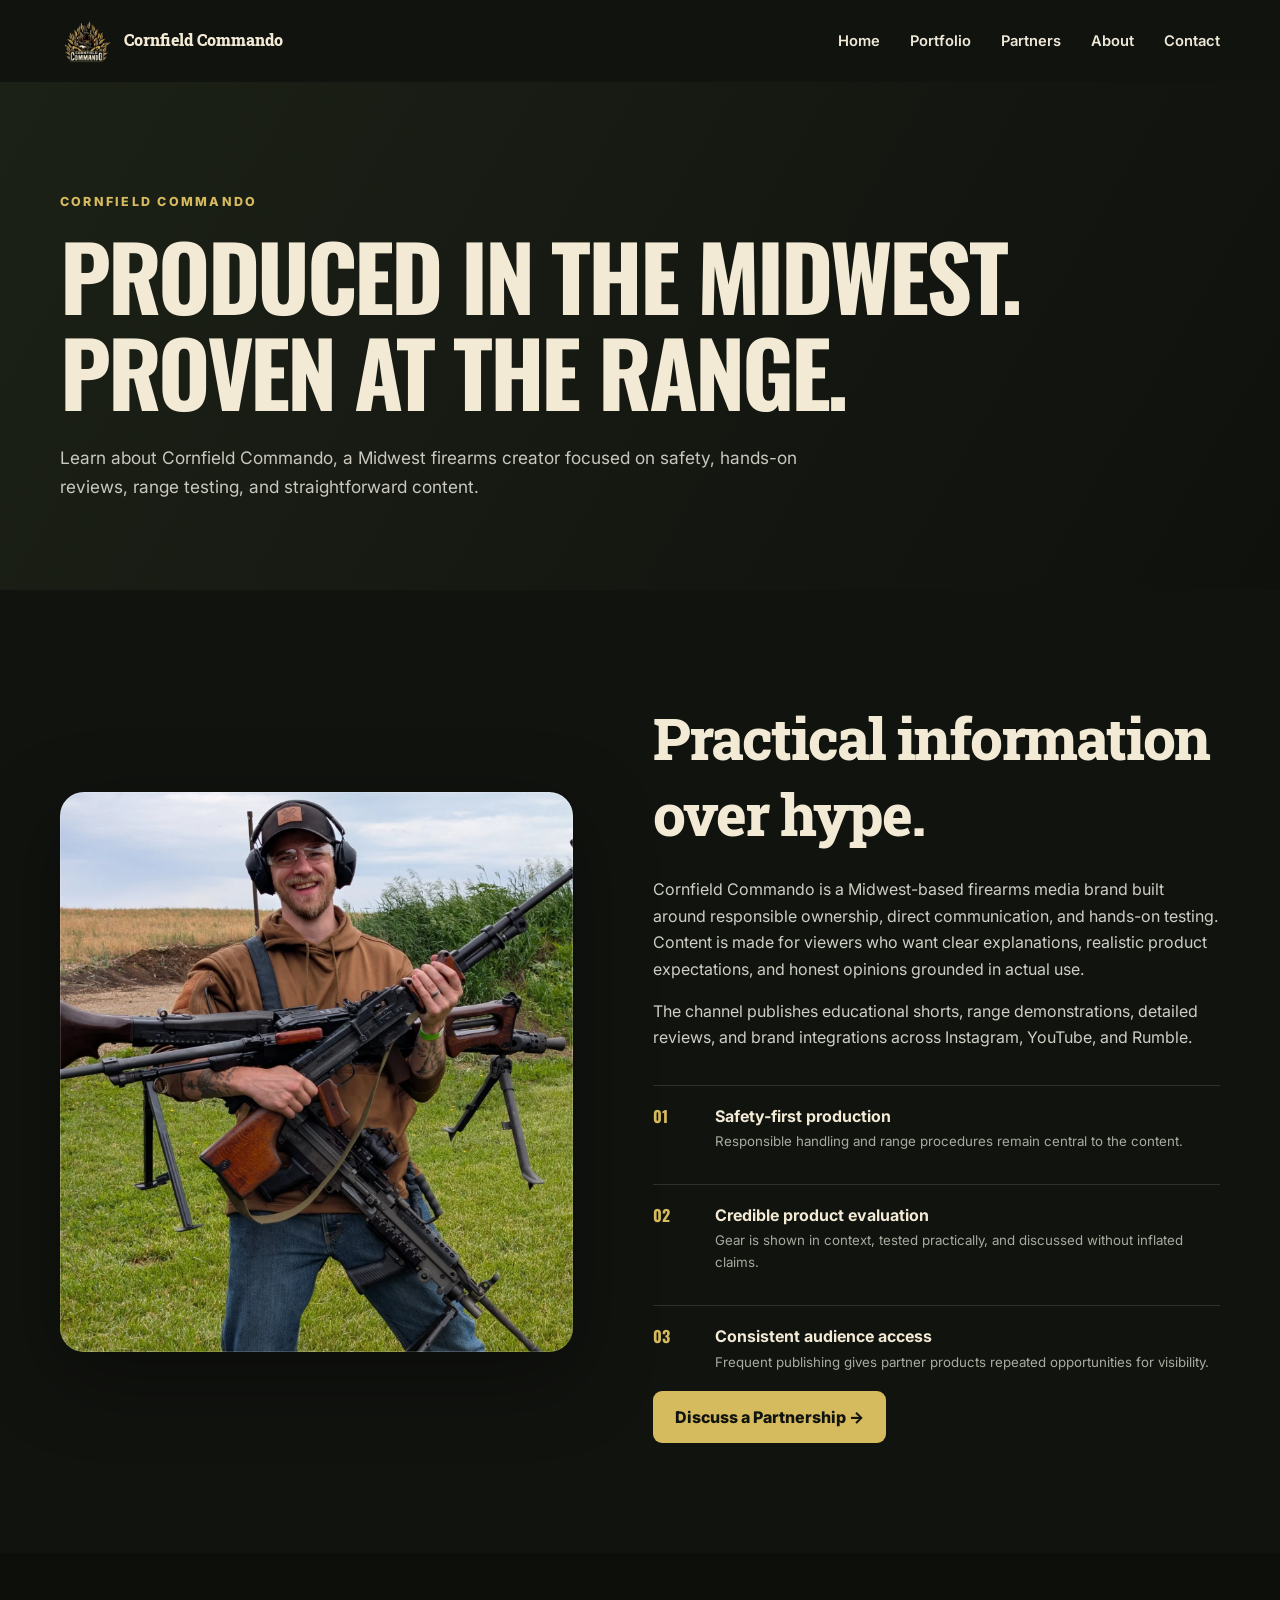
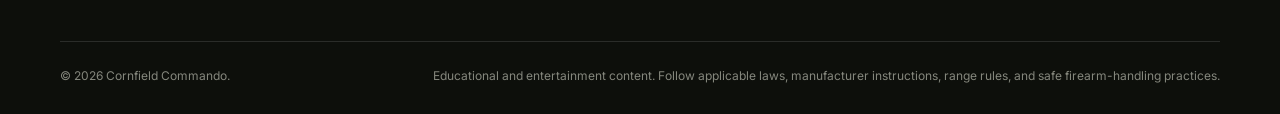
==== about.html @ caa0edb6 "Add files via upload" ====
<!DOCTYPE html><html lang="en"><head><meta charset="UTF-8"><meta name="viewport" content="width=device-width,initial-scale=1"><title>About Cornfield Commando | Firearms Creator & Reviewer</title><meta name="description" content="Learn about Cornfield Commando, a Midwest firearms creator focused on safety, hands-on reviews, range testing, and straightforward content."><link rel="canonical" href="https://cornfieldcommando.com/about.html"><link rel="icon" href="/assets/favicon-32.png"><link rel="preconnect" href="https://fonts.googleapis.com"><link rel="preconnect" href="https://fonts.gstatic.com" crossorigin><link href="https://fonts.googleapis.com/css2?family=Oswald:wght@500;600;700&family=Roboto+Slab:wght@600;700;800&family=Inter:wght@400;500;600;700;800&display=swap" rel="stylesheet"><link rel="stylesheet" href="/styles.css"></head><body><header class="site-header scrolled"><nav class="nav wrap"><a class="brand" href="/"><img src="/assets/logo.png" alt="Cornfield Commando logo"><span>Cornfield Commando</span></a><button class="menu-toggle" aria-expanded="false" aria-controls="nav-links"><span></span><span></span><span></span><span class="sr-only">Toggle navigation</span></button><div class="nav-links" id="nav-links"><a href="/">Home</a><a href="/portfolio.html">Portfolio</a><a href="/partners.html">Partners</a><a href="/about.html">About</a><a href="/contact.html">Contact</a></div></nav></header><main class="inner-page"><section class="inner-hero"><div class="wrap"><p class="eyebrow">Cornfield Commando</p><h1>Produced in the Midwest. Proven at the range.</h1><p>Learn about Cornfield Commando, a Midwest firearms creator focused on safety, hands-on reviews, range testing, and straightforward content.</p></div></section><section class="section"><div class="wrap split"><div class="image-frame"><img src="/assets/creator-portrait.webp" alt="Cornfield Commando at an outdoor shooting range"></div><div class="section-copy"><h2>Practical information over hype.</h2><p>Cornfield Commando is a Midwest-based firearms media brand built around responsible ownership, direct communication, and hands-on testing. Content is made for viewers who want clear explanations, realistic product expectations, and honest opinions grounded in actual use.</p><p>The channel publishes educational shorts, range demonstrations, detailed reviews, and brand integrations across Instagram, YouTube, and Rumble.</p><div class="feature-list"><div><span>01</span><div><strong>Safety-first production</strong><small>Responsible handling and range procedures remain central to the content.</small></div></div><div><span>02</span><div><strong>Credible product evaluation</strong><small>Gear is shown in context, tested practically, and discussed without inflated claims.</small></div></div><div><span>03</span><div><strong>Consistent audience access</strong><small>Frequent publishing gives partner products repeated opportunities for visibility.</small></div></div></div><a class="button button-primary" href="/contact.html">Discuss a Partnership →</a></div></div></section></main><footer><div class="wrap footer-bottom"><p>© <span id="year"></span> Cornfield Commando.</p><p class="disclaimer">Educational and entertainment content. Follow applicable laws, manufacturer instructions, range rules, and safe firearm-handling practices.</p></div></footer><script src="/script.js"></script></body></html>
---- styles.css ----
:root {
 --ink: #11130f;
 --ink-2: #191d15;
 --panel: #20251a;
 --olive: #5f6835;
 --olive-light: #7c8650;
 --corn: #d6ba5e;
 --cream: #f2ead5;
 --muted: #b8b7ab;
 --brown: #75563d;
 --line: rgba(255,255,255,.12);
 --shadow: 0 24px 80px rgba(0,0,0,.35);
}

* { box-sizing: border-box; }
html { scroll-behavior: smooth; }
body {
 margin: 0;
 background: var(--ink);
 color: var(--cream);
 font-family: Inter, Arial, sans-serif;
 line-height: 1.65;
 overflow-x: hidden;
}
img { display: block; max-width: 100%; }
a { color: inherit; }
.wrap { width: min(1160px, calc(100% - 40px)); margin: 0 auto; }
.sr-only { position: absolute; width: 1px; height: 1px; overflow: hidden; clip: rect(0,0,0,0); }

.site-header {
 position: fixed;
 z-index: 50;
 width: 100%;
 transition: background .25s ease, border-color .25s ease;
 border-bottom: 1px solid transparent;
}
.site-header.scrolled {
 background: rgba(17,19,15,.92);
 backdrop-filter: blur(14px);
 border-bottom-color: var(--line);
}
.nav {
 min-height: 82px;
 display: flex;
 align-items: center;
 justify-content: space-between;
}
.brand {
 display: flex;
 align-items: center;
 gap: 12px;
 text-decoration: none;
 font-family: "Roboto Slab", serif;
 font-weight: 800;
}
.brand img { width: 52px; height: 52px; object-fit: contain; }
.brand span { font-size: .98rem; }
.nav-links { display: flex; align-items: center; gap: 30px; }
.nav-links a {
 text-decoration: none;
 color: #eee8d9;
 font-weight: 600;
 font-size: .92rem;
}
.nav-links a:hover { color: var(--corn); }

.menu-toggle {
 display: none;
 width: 44px; height: 44px;
 border: 1px solid var(--line);
 border-radius: 10px;
 background: transparent;
}
.menu-toggle span:not(.sr-only) {
 display: block;
 height: 2px;
 width: 20px;
 margin: 4px auto;
 background: white;
}

.hero {
 min-height: 100vh;
 position: relative;
 display: grid;
 align-items: center;
 overflow: hidden;
}
.hero-bg {
 position: absolute;
 inset: 0;
 background-image: url("assets/truck-loadout.jpg");
 background-position: center;
 background-size: cover;
 transform: scale(1.02);
}
.hero-overlay {
 position: absolute;
 inset: 0;
 background:
  linear-gradient(90deg, rgba(12,14,10,.94) 0%, rgba(12,14,10,.78) 43%, rgba(12,14,10,.20) 78%),
  linear-gradient(0deg, rgba(17,19,15,.96) 0%, transparent 40%);
}
.hero-content {
 position: relative;
 z-index: 2;
 padding-top: 120px;
 display: grid;
 grid-template-columns: 1.2fr .8fr;
 align-items: center;
 gap: 60px;
}
.kicker, .eyebrow {
 margin: 0 0 14px;
 text-transform: uppercase;
 letter-spacing: .18em;
 color: var(--corn);
 font-size: .78rem;
 font-weight: 800;
}
h1, h2, h3 { margin-top: 0; line-height: 1.08; }
h1 {
 margin-bottom: 24px;
 font-family: Oswald, sans-serif;
 font-size: clamp(4rem, 8vw, 7.2rem);
 text-transform: uppercase;
 letter-spacing: -.035em;
}
h1 span { color: var(--corn); }
.hero-text { max-width: 640px; font-size: 1.13rem; color: #dedbcf; }
.hero-actions { display: flex; flex-wrap: wrap; gap: 12px; margin-top: 30px; }
.button {
 display: inline-flex;
 justify-content: center;
 align-items: center;
 min-height: 52px;
 padding: 0 22px;
 border-radius: 9px;
 text-decoration: none;
 font-weight: 800;
 transition: transform .2s ease, background .2s ease, color .2s ease;
}
.button:hover { transform: translateY(-2px); }
.button-primary { background: var(--corn); color: var(--ink); }
.button-primary:hover { background: #ecd37a; }
.button-secondary { border: 1px solid rgba(255,255,255,.28); background: rgba(255,255,255,.06); }
.button-light { background: var(--cream); color: var(--ink); text-align: center; }
.social-row { display: flex; gap: 24px; margin-top: 26px; }
.social-row a { color: #d4d2c8; font-size: .9rem; font-weight: 700; text-decoration: none; }
.social-row a:hover { color: var(--corn); }

.hero-badge {
 justify-self: end;
 width: min(420px, 35vw);
 padding: 18px;
 background: rgba(242,234,213,.08);
 border: 1px solid rgba(255,255,255,.14);
 border-radius: 30px;
 backdrop-filter: blur(12px);
 box-shadow: var(--shadow);
 transform: rotate(2deg);
}
.hero-badge img { border-radius: 18px; }
.scroll-cue {
 position: absolute;
 z-index: 3;
 left: 50%;
 bottom: 22px;
 transform: translateX(-50%);
 color: #d6d3c8;
 font-size: .68rem;
 letter-spacing: .18em;
 text-transform: uppercase;
 text-decoration: none;
}
.scroll-cue i {
 display: block;
 width: 1px; height: 34px;
 margin: 8px auto 0;
 background: linear-gradient(var(--corn), transparent);
}

.stats-strip { background: var(--cream); color: var(--ink); }
.stats-grid { display: grid; grid-template-columns: repeat(4,1fr); }
.stat { padding: 28px 24px; border-right: 1px solid rgba(17,19,15,.15); }
.stat:last-child { border-right: 0; }
.stat strong { display: block; font: 800 2rem "Roboto Slab", serif; }
.stat span { color: #4c4d46; font-size: .85rem; }

.section { padding: 110px 0; }
.split {
 display: grid;
 grid-template-columns: .95fr 1.05fr;
 align-items: center;
 gap: 80px;
}
.split.reverse { grid-template-columns: 1.05fr .95fr; }
.image-frame {
 position: relative;
 border-radius: 24px;
 overflow: hidden;
 box-shadow: var(--shadow);
}
.image-frame::after {
 content: "";
 position: absolute; inset: 0;
 border: 1px solid rgba(255,255,255,.16);
 border-radius: inherit;
 pointer-events: none;
}
.image-frame img { width: 100%; min-height: 560px; object-fit: cover; }
.portrait-frame img { object-position: center; }
.frame-label {
 position: absolute;
 left: 20px; bottom: 20px;
 padding: 10px 14px;
 background: rgba(17,19,15,.78);
 border: 1px solid var(--line);
 border-radius: 8px;
 text-transform: uppercase;
 font-size: .7rem;
 font-weight: 800;
 letter-spacing: .14em;
}
.section-copy h2, .section-heading h2 {
 font: 800 clamp(2.4rem, 4.5vw, 4.4rem) "Roboto Slab", serif;
 letter-spacing: -.035em;
 margin-bottom: 24px;
}
.section-copy p { color: #cfcec4; max-width: 650px; }
.feature-list { display: grid; gap: 14px; margin: 34px 0 0; }
.feature-list > div {
 display: grid;
 grid-template-columns: 46px 1fr;
 gap: 16px;
 padding: 17px 0;
 border-top: 1px solid var(--line);
}
.feature-list span { color: var(--corn); font-family: Oswald, sans-serif; font-weight: 700; }
.feature-list strong, .feature-list small { display: block; }
.feature-list small { color: #a9aa9f; margin-top: 2px; }

.content-section { background: #151812; }
.section-heading {
 display: flex; justify-content: space-between; align-items: end;
 gap: 30px; margin-bottom: 44px;
}
.section-heading h2 { max-width: 770px; margin-bottom: 0; }
.section-heading.centered { display: block; text-align: center; }
.text-link { color: var(--corn); text-decoration: none; font-weight: 800; white-space: nowrap; }

.content-grid {
 display: grid;
 grid-template-columns: 1.25fr .75fr;
 grid-template-rows: repeat(2, 315px);
 gap: 18px;
}
.content-card {
 position: relative;
 overflow: hidden;
 border-radius: 20px;
 min-height: 315px;
}
.content-card.featured { grid-row: 1 / 3; }
.content-card img {
 width: 100%; height: 100%; object-fit: cover;
 transition: transform .5s ease;
}
.content-card:hover img { transform: scale(1.04); }
.card-overlay {
 position: absolute; inset: 0;
 background: linear-gradient(0deg, rgba(12,14,10,.88), rgba(12,14,10,.05) 66%);
}
.card-copy { position: absolute; left: 24px; right: 24px; bottom: 22px; }
.card-copy span {
 color: var(--corn);
 text-transform: uppercase;
 font-weight: 800;
 font-size: .72rem;
 letter-spacing: .14em;
}
.card-copy h3 {
 margin: 7px 0 0;
 font: 700 1.35rem "Roboto Slab", serif;
 max-width: 510px;
}
.featured .card-copy h3 { font-size: clamp(1.8rem, 3vw, 3rem); }

.platforms { background: var(--cream); color: var(--ink); }
.platforms .eyebrow { color: var(--olive); }
.platform-grid { display: grid; grid-template-columns: repeat(3, 1fr); gap: 20px; margin-top: 44px; }
.platform-card {
 display: block;
 min-height: 300px;
 padding: 30px;
 background: #fbf7ec;
 border: 1px solid rgba(17,19,15,.13);
 border-radius: 18px;
 color: var(--ink);
 text-decoration: none;
 transition: transform .2s ease, box-shadow .2s ease;
}
.platform-card:hover { transform: translateY(-6px); box-shadow: 0 18px 40px rgba(17,19,15,.12); }
.platform-number { color: var(--olive); font: 700 .9rem Oswald, sans-serif; }
.platform-card h3 { margin: 45px 0 12px; font: 800 2rem "Roboto Slab", serif; }
.platform-card p { color: #595b52; }
.platform-card strong { display: block; margin-top: 34px; color: var(--olive); }

.partners { background: linear-gradient(120deg, #1b2016, #11130f); }
.partner-points { display: flex; flex-wrap: wrap; gap: 10px; margin: 28px 0; }
.partner-points span {
 padding: 9px 12px;
 border: 1px solid var(--line);
 border-radius: 999px;
 color: #d2d0c6;
 font-size: .82rem;
}

.contact-section { padding: 0 0 100px; background: linear-gradient(180deg, #11130f, #171b13); }
.contact-panel {
 display: grid;
 grid-template-columns: 1fr auto;
 align-items: center;
 gap: 40px;
 padding: 48px;
 background: var(--olive);
 border-radius: 24px;
 box-shadow: var(--shadow);
}
.contact-panel .eyebrow { color: #f6e29a; }
.contact-panel h2 { margin: 0 0 10px; font: 800 clamp(2rem, 4vw, 3.7rem) "Roboto Slab", serif; }
.contact-panel p { margin: 0; max-width: 720px; color: #eef0e4; }

footer { padding: 54px 0 28px; background: #0d0f0b; }
.footer-grid { display: flex; justify-content: space-between; gap: 40px; align-items: center; }
.footer-brand { display: flex; gap: 16px; align-items: center; }
.footer-brand img { width: 74px; border-radius: 10px; }
.footer-brand strong, .footer-brand span { display: block; }
.footer-brand strong { font-family: "Roboto Slab", serif; }
.footer-brand span { color: #96988d; font-size: .82rem; margin-top: 2px; }
.footer-links { display: flex; gap: 24px; }
.footer-links a { text-decoration: none; color: #cac9bf; font-weight: 700; font-size: .85rem; }
.footer-bottom {
 display: grid;
 grid-template-columns: auto 1fr;
 gap: 40px;
 margin-top: 34px;
 padding-top: 24px;
 border-top: 1px solid var(--line);
 color: #85877d;
 font-size: .75rem;
}
.footer-bottom p { margin: 0; }
.disclaimer { text-align: right; }

.reveal { opacity: 0; transform: translateY(24px); transition: opacity .7s ease, transform .7s ease; }
.reveal.visible { opacity: 1; transform: none; }

@media (max-width: 900px) {
 .menu-toggle { display: block; }
 .nav-links {
  display: none;
  position: absolute;
  top: 74px; left: 20px; right: 20px;
  padding: 18px;
  flex-direction: column;
  align-items: flex-start;
  background: #171a13;
  border: 1px solid var(--line);
  border-radius: 14px;
 }
 .nav-links.open { display: flex; }
 .hero-content { grid-template-columns: 1fr; padding-bottom: 90px; }
 .hero-badge { display: none; }
 .hero-overlay {
  background:
   linear-gradient(90deg, rgba(12,14,10,.91), rgba(12,14,10,.55)),
   linear-gradient(0deg, rgba(17,19,15,.96), transparent 45%);
 }
 .stats-grid { grid-template-columns: repeat(2,1fr); }
 .stat:nth-child(2) { border-right: 0; }
 .stat:nth-child(-n+2) { border-bottom: 1px solid rgba(17,19,15,.15); }
 .split, .split.reverse { grid-template-columns: 1fr; gap: 46px; }
 .section { padding: 82px 0; }
 .content-grid {
  grid-template-columns: 1fr;
  grid-template-rows: none;
 }
 .content-card.featured { grid-row: auto; }
 .platform-grid { grid-template-columns: 1fr; }
 .contact-panel { grid-template-columns: 1fr; }
 .contact-panel .button { width: 100%; }
}
@media (max-width: 620px) {
 .wrap { width: min(100% - 28px, 1160px); }
 .brand span { display: none; }
 .hero-content { padding-top: 108px; }
 h1 { font-size: 3.4rem; }
 .hero-actions .button { width: 100%; }
 .social-row { flex-wrap: wrap; }
 .section-heading { display: block; }
 .text-link { display: inline-block; margin-top: 20px; }
 .image-frame img { min-height: 420px; }
 .stats-grid { grid-template-columns: 1fr 1fr; }
 .stat { padding: 22px 14px; }
 .stat strong { font-size: 1.55rem; }
 .contact-panel { padding: 30px 22px; }
 .footer-grid, .footer-bottom { display: block; }
 .footer-links { margin-top: 26px; flex-wrap: wrap; }
 .disclaimer { text-align: left; margin-top: 14px !important; }
}

/* Embedded content portfolio */
.watch-section { background: #0f110d; }
.video-showcase { display: grid; grid-template-columns: repeat(2, minmax(0,1fr)); gap: 24px; }
.video-feature { background: #1a1e16; border: 1px solid var(--line); border-radius: 20px; overflow: hidden; }
.video-frame { position: relative; background: #000; overflow: hidden; }
.video-frame.landscape { aspect-ratio: 16 / 9; }
.video-frame iframe, .short-player iframe { position: absolute; inset: 0; width: 100%; height: 100%; border: 0; }
.video-meta { padding: 24px; }
.video-meta span { color: var(--corn); text-transform: uppercase; letter-spacing: .14em; font-size: .7rem; font-weight: 800; }
.video-meta h3 { margin: 10px 0; font: 800 1.55rem "Roboto Slab", serif; }
.video-meta p { margin: 0; color: #aaa99f; }
.shorts-row { margin-top: 54px; padding: 44px; display: grid; grid-template-columns: 1fr 330px; gap: 64px; align-items: center; background: linear-gradient(135deg,#242a1b,#171a13); border: 1px solid var(--line); border-radius: 24px; }
.short-copy h3 { font: 800 clamp(2rem,4vw,3.7rem) "Roboto Slab",serif; margin-bottom: 18px; }
.short-copy > p:not(.eyebrow) { color: #c3c2b7; max-width: 620px; }
.short-player { position: relative; aspect-ratio: 9 / 16; width: 100%; border-radius: 18px; overflow: hidden; background:#000; box-shadow: var(--shadow); }
.marketing-section { background: #181c14; }
.marketing-intro { max-width: 760px; color: #c5c4b9; margin-top: -20px; margin-bottom: 38px; }
.instagram-grid { display: grid; grid-template-columns: repeat(2,minmax(0,1fr)); gap: 24px; align-items: start; }
.instagram-card { padding: 18px; background: #f3efe5; color: var(--ink); border-radius: 20px; min-width: 0; overflow: hidden; }
.work-label { display: grid; grid-template-columns: 44px 1fr; gap: 12px; align-items: center; padding: 4px 4px 16px; }
.work-label > span { display:grid; place-items:center; width:38px; height:38px; border-radius:50%; background:var(--olive); color:white; font:700 .8rem Oswald,sans-serif; }
.work-label strong,.work-label small { display:block; }
.work-label small { color:#66695e; }
.instagram-media { min-width: 0 !important; width: 100% !important; margin: 0 auto !important; }
.instagram-card blockquote > a { display:block; padding:30px; color:var(--olive); font-weight:800; text-align:center; }
@media(max-width:900px){.video-showcase,.instagram-grid{grid-template-columns:1fr}.shorts-row{grid-template-columns:1fr;gap:34px}.short-player{max-width:330px;margin:auto}}
@media(max-width:620px){.shorts-row{padding:24px 18px}.video-meta{padding:20px}.instagram-card{padding:10px}}


/* Partner logo portfolio */
.partners-heading-copy {
 max-width: 340px;
 margin: 0;
 color: #aaa99f;
 text-align: right;
}
.partner-logo-grid {
 display: grid;
 grid-template-columns: repeat(4, 1fr);
 gap: 18px;
 margin: 10px 0 90px;
}
.partner-logo-card {
 display: flex;
 flex-direction: column;
 min-width: 0;
 overflow: hidden;
 border: 1px solid rgba(214,186,94,.35);
 border-radius: 18px;
 background: #11140f;
 color: var(--cream);
 text-decoration: none;
 transition: transform .22s ease, border-color .22s ease, box-shadow .22s ease;
}
.partner-logo-card:hover,
.partner-logo-card:focus-visible {
 transform: translateY(-5px);
 border-color: var(--corn);
 box-shadow: 0 18px 45px rgba(0,0,0,.28);
}
.partner-logo-box {
 display: grid;
 place-items: center;
 min-height: 210px;
 padding: 28px 24px;
 background: #050605;
 border-bottom: 1px solid rgba(255,255,255,.09);
}
.partner-logo-box img {
 width: 100%;
 max-width: 220px;
 max-height: 150px;
 object-fit: contain;
}
.partner-name {
 display: flex;
 flex-direction: column;
 gap: 6px;
 padding: 18px 20px 20px;
}
.partner-name strong {
 font-family: "Roboto Slab", serif;
 font-size: 1rem;
}
.partner-name span {
 color: var(--corn);
 font-size: .78rem;
 font-weight: 800;
 text-transform: uppercase;
 letter-spacing: .08em;
}
.partner-pitch {
 padding-top: 82px;
 border-top: 1px solid var(--line);
}

@media (max-width: 1000px) {
 .partner-logo-grid { grid-template-columns: repeat(2, 1fr); }
}
@media (max-width: 620px) {
 .partners-heading-copy { text-align: left; margin-top: 14px; }
 .partner-logo-grid { grid-template-columns: 1fr; margin-bottom: 64px; }
 .partner-logo-box { min-height: 190px; }
 .partner-pitch { padding-top: 62px; }
}


/* Streamlined hero and contact updates */
.hero-social-actions {
 display: grid;
 grid-template-columns: repeat(2, minmax(180px, 1fr));
 max-width: 520px;
}
.hero-social-button {
 width: 100%;
}
.contact-panel-form {
 grid-template-columns: minmax(0, 1fr) minmax(340px, .78fr);
 align-items: start;
}
.contact-copy .partner-points {
 margin-bottom: 0;
}
.contact-form {
 display: grid;
 gap: 15px;
 padding: 24px;
 background: rgba(17,19,15,.22);
 border: 1px solid rgba(255,255,255,.20);
 border-radius: 18px;
}
.contact-form label {
 display: grid;
 gap: 7px;
 color: #f5f0df;
 font-size: .8rem;
 font-weight: 800;
 letter-spacing: .03em;
}
.contact-form input,
.contact-form textarea {
 width: 100%;
 border: 1px solid rgba(255,255,255,.24);
 border-radius: 9px;
 background: rgba(10,12,9,.72);
 color: white;
 font: inherit;
 padding: 12px 13px;
 outline: none;
}
.contact-form input:focus,
.contact-form textarea:focus {
 border-color: var(--corn);
 box-shadow: 0 0 0 3px rgba(214,186,94,.15);
}
.contact-form textarea {
 resize: vertical;
 min-height: 145px;
}
.contact-form small {
 color: rgba(255,255,255,.76);
 font-size: .72rem;
}

@media (max-width: 900px) {
 .contact-panel-form { grid-template-columns: 1fr; }
}
@media (max-width: 620px) {
 .hero-social-actions { grid-template-columns: 1fr 1fr; }
 .hero-social-actions .button { width: 100%; padding-left: 10px; padding-right: 10px; }
 .contact-form { padding: 18px; }
}


/* V5 hero headline adjustment */
.hero-copy h1 {
 max-width: 820px;
 font-size: clamp(3.2rem, 6.7vw, 6.3rem);
}


/* Production v1.0 polish */
.footer-links {
 flex-wrap: wrap;
 justify-content: flex-end;
}
.footer-links a:first-child,
.footer-links a:nth-child(2) {
 color: var(--corn);
}
.nav-links a {
 white-space: nowrap;
}
@media (max-width: 760px) {
 .footer-links {
  justify-content: flex-start;
 }
}




/* Hero redesign v1.4 */
.hero {
 min-height: 100svh;
 padding-bottom: 86px;
}

.hero-content {
 grid-template-columns: minmax(0, 1.05fr) minmax(380px, .95fr);
 gap: clamp(28px, 5vw, 72px);
 align-items: center;
 padding-top: 105px;
 padding-bottom: 54px;
}

.hero-copy {
 position: relative;
 z-index: 2;
}

.hero-copy h1 {
 max-width: 760px;
 font-size: clamp(3.45rem, 6.35vw, 6.15rem);
}

.hero-actions {
 align-items: center;
}

.hero-explore-link {
 color: var(--cream);
 font-weight: 800;
 text-decoration: none;
 padding: 14px 2px;
}

.hero-explore-link:hover {
 color: var(--corn);
}

/* No blur, glass, panel, or rotation behind the landing-page logo. */
.hero-badge {
 justify-self: end;
 align-self: start;
 width: min(520px, 42vw);
 padding: 0;
 margin-top: -18px;
 background: transparent;
 border: 0;
 border-radius: 0;
 backdrop-filter: none;
 box-shadow: none;
 transform: translate(-2vw, -32px);
}

.hero-badge img {
 display: block;
 width: 100%;
 border-radius: 0;
 filter:
  drop-shadow(0 12px 8px rgba(0,0,0,.38))
  drop-shadow(0 28px 34px rgba(0,0,0,.42));
}

/* Full-color social bar */
.hero-social-dock {
 position: absolute;
 z-index: 4;
 left: 0;
 right: 0;
 bottom: 0;
 min-height: 86px;
 display: flex;
 align-items: center;
 background: rgba(7,9,7,.94);
 border-top: 1px solid rgba(214,186,94,.48);
 backdrop-filter: blur(8px);
}

.hero-social-dock-inner {
 width: 100%;
 display: grid;
 grid-template-columns: 1fr 1fr 1fr auto;
 align-items: center;
 gap: 22px;
}

.dock-link {
 min-width: 0;
 display: flex;
 align-items: center;
 gap: 13px;
 color: var(--cream);
 text-decoration: none;
}

.dock-link > span:last-child {
 display: grid;
 gap: 2px;
}

.dock-link strong {
 font-size: .95rem;
}

.dock-link small {
 color: #aaa99f;
 font-size: .7rem;
}

.social-icon {
 flex: 0 0 auto;
 width: 45px;
 height: 45px;
 display: grid;
 place-items: center;
 border-radius: 12px;
 box-shadow: 0 8px 20px rgba(0,0,0,.28);
}

.social-icon svg {
 width: 27px;
 height: 27px;
 fill: white;
}

.instagram-icon {
 background: radial-gradient(circle at 30% 105%, #ffd600 0 20%, #ff7a00 35%, #ff0169 60%, #d300c5 78%, #7638fa 100%);
}

.youtube-icon {
 width: 54px;
 background: #ff0033;
}

.rumble-icon {
 background: #85d632;
 color: #0d120b;
 font-size: 1.25rem;
 font-weight: 900;
 padding-left: 3px;
}

.dock-link:hover strong {
 color: var(--corn);
}

.dock-cta {
 min-height: 48px;
 display: inline-flex;
 align-items: center;
 padding: 0 20px;
 border: 1px solid var(--corn);
 border-radius: 8px;
 color: var(--corn);
 font-weight: 800;
 text-decoration: none;
 white-space: nowrap;
}

.dock-cta:hover {
 background: var(--corn);
 color: var(--ink);
}

.scroll-cue {
 display: none;
}

@media (max-width: 1000px) {
 .hero {
  min-height: auto;
  padding-bottom: 0;
 }

 .hero-content {
  grid-template-columns: 1fr;
  padding-top: 120px;
  padding-bottom: 54px;
 }

 .hero-badge {
  display: block;
  justify-self: center;
  width: min(520px, 82vw);
  margin-top: -12px;
  transform: translateY(-10px);
 }

 .hero-social-dock {
  position: relative;
 }

 .hero-social-dock-inner {
  grid-template-columns: repeat(2, 1fr);
  padding-top: 18px;
  padding-bottom: 18px;
 }

 .dock-cta {
  justify-content: center;
 }
}

@media (max-width: 620px) {
 .hero-content {
  padding-top: 104px;
  gap: 20px;
 }

 .hero-copy h1 {
  font-size: clamp(2.9rem, 14vw, 4.2rem);
 }

 .hero-badge {
  width: min(430px, 94vw);
  transform: none;
 }

 .hero-social-dock-inner {
  grid-template-columns: 1fr 1fr;
  gap: 16px 10px;
 }

 .dock-link {
  gap: 9px;
 }

 .dock-link small {
  display: none;
 }

 .social-icon {
  width: 39px;
  height: 39px;
 }

 .youtube-icon {
  width: 47px;
 }

 .dock-cta {
  grid-column: 1 / -1;
 }
}


/* v1.5 social icon colors */
.instagram-icon{
 background: linear-gradient(45deg,#feda75,#fa7e1e,#d62976,#962fbf,#4f5bd5)!important;
}
.youtube-icon{
 background:#FF0000!important;
}
.youtube-icon svg,
.instagram-icon svg{
 fill:#fff!important;
}
.rumble-icon{
 background:#85C742!important;
 color:#111!important;
}


/* Footer social icon update v1.6 */
.site-footer .footer-brand img,
.footer-brand img {
 width: 118px;
 max-width: 118px;
 height: auto;
}

.footer-social-links {
 display: grid;
 grid-template-columns: minmax(220px, 1fr) minmax(260px, 1.2fr) auto auto auto;
 align-items: center;
 gap: 18px 24px;
}

.footer-meta-link {
 color: var(--corn);
 font-weight: 700;
 text-decoration: none;
}

.footer-social-link {
 display: inline-flex;
 align-items: center;
 gap: 10px;
 color: var(--cream);
 font-weight: 800;
 text-decoration: none;
 white-space: nowrap;
}

.footer-social-icon {
 width: 42px;
 height: 42px;
 display: grid;
 place-items: center;
 border-radius: 11px;
 box-shadow: 0 8px 18px rgba(0,0,0,.28);
 overflow: hidden;
 flex: 0 0 auto;
}

.footer-social-icon svg {
 width: 26px;
 height: 26px;
 fill: #fff;
}

.footer-youtube-icon {
 background: #ff0000;
}

.footer-instagram-icon {
 background:
  radial-gradient(circle at 30% 105%, #ffd600 0 18%, #ff7a00 32%, #ff0169 58%, #d300c5 78%, #7638fa 100%);
}

.footer-rumble-icon {
 background: #85c742;
}

.footer-rumble-icon svg {
 fill: #111;
 width: 25px;
 height: 25px;
}

.footer-social-link:hover span:last-child,
.footer-meta-link:hover {
 color: var(--corn);
}

@media (max-width: 1100px) {
 .footer-social-links {
  grid-template-columns: 1fr 1fr 1fr;
 }

 .footer-meta-link {
  grid-column: span 1;
 }
}

@media (max-width: 760px) {
 .footer-social-links {
  grid-template-columns: 1fr;
  justify-items: start;
 }

 .footer-meta-link {
  word-break: break-word;
 }

 .site-footer .footer-brand img,
 .footer-brand img {
  width: 132px;
  max-width: 132px;
 }
}


/* Final launch refinements v1.7 */
.content-card,
.content-tile,
.category-card,
.feature-card {
 grid-template-rows: auto 1fr;
}

.content-card img,
.content-tile img,
.category-card img,
.feature-card img {
 width: 100%;
 height: clamp(150px, 17vw, 220px);
 object-fit: cover;
}

.content-card h3,
.content-tile h3,
.category-card h3,
.feature-card h3 {
 font-size: clamp(1.35rem, 1.8vw, 1.75rem);
 line-height: 1.1;
}

.content-card p,
.content-tile p,
.category-card p,
.feature-card p {
 font-size: 1rem;
 line-height: 1.6;
}

/* Specifically target the Range Footage, Product Reviews, Testing, and Loadouts cards */
.content-grid article:nth-child(-n+4) img,
.category-grid article:nth-child(-n+4) img,
.feature-grid article:nth-child(-n+4) img {
 height: clamp(145px, 15vw, 205px);
}

.content-grid article:nth-child(-n+4) h3,
.category-grid article:nth-child(-n+4) h3,
.feature-grid article:nth-child(-n+4) h3 {
 font-size: clamp(1.45rem, 2vw, 1.9rem);
}

@media (max-width: 700px) {
 .content-card img,
 .content-tile img,
 .category-card img,
 .feature-card img,
 .content-grid article:nth-child(-n+4) img,
 .category-grid article:nth-child(-n+4) img,
 .feature-grid article:nth-child(-n+4) img {
  height: 180px;
 }
}


/* Final launch image sizing v1.8 */
.content-card img,
.content-tile img,
.category-card img,
.feature-card img,
.content-grid article:nth-child(-n+4) img,
.category-grid article:nth-child(-n+4) img,
.feature-grid article:nth-child(-n+4) img {
 height: clamp(210px, 23vw, 310px);
}

@media (max-width: 700px) {
 .content-card img,
 .content-tile img,
 .category-card img,
 .feature-card img,
 .content-grid article:nth-child(-n+4) img,
 .category-grid article:nth-child(-n+4) img,
 .feature-grid article:nth-child(-n+4) img {
  height: 230px;
 }
}


/* Range Footage card normalization v1.9 */
.content-grid,
.category-grid,
.feature-grid {
 align-items: stretch;
}

.content-grid > article,
.category-grid > article,
.feature-grid > article {
 grid-column: auto !important;
 grid-row: auto !important;
 min-height: 0 !important;
 height: auto !important;
}

.content-grid > article:first-child,
.category-grid > article:first-child,
.feature-grid > article:first-child {
 grid-column: auto !important;
 grid-row: auto !important;
 min-height: 0 !important;
 height: auto !important;
}

.content-grid > article img,
.category-grid > article img,
.feature-grid > article img {
 display: block;
 width: 100%;
 height: clamp(210px, 23vw, 310px) !important;
 object-fit: cover;
}

.content-grid > article:first-child img,
.category-grid > article:first-child img,
.feature-grid > article:first-child img {
 height: clamp(210px, 23vw, 310px) !important;
}

@media (min-width: 900px) {
 .content-grid,
 .category-grid,
 .feature-grid {
  grid-template-columns: repeat(4, minmax(0, 1fr)) !important;
 }
}

@media (max-width: 899px) and (min-width: 601px) {
 .content-grid,
 .category-grid,
 .feature-grid {
  grid-template-columns: repeat(2, minmax(0, 1fr)) !important;
 }
}

@media (max-width: 600px) {
 .content-grid,
 .category-grid,
 .feature-grid {
  grid-template-columns: 1fr !important;
 }

 .content-grid > article img,
 .category-grid > article img,
 .feature-grid > article img {
  height: 230px !important;
 }
}


/* Sponsor conversion and multi-page update v2.0 */
.hero { min-height: min(900px, 100svh); padding-bottom: 0; }
.hero-content { grid-template-columns: minmax(0, 820px); justify-content: start; padding-top: 128px; padding-bottom: 84px; }
.hero-inline-logo { width: clamp(110px, 13vw, 170px); margin-bottom: 20px; filter: drop-shadow(0 16px 22px rgba(0,0,0,.45)); }
.hero-copy h1 { max-width: 880px; font-size: clamp(3.1rem, 6vw, 5.85rem); }
.hero-text { max-width: 780px; }
.hero-cta-copy { max-width: 700px; color: #f2e9cf; font-weight: 700; }
.hero-overlay { background: linear-gradient(90deg,rgba(9,11,8,.97) 0%,rgba(9,11,8,.84) 50%,rgba(9,11,8,.22) 82%),linear-gradient(0deg,rgba(12,14,10,.82),transparent 55%); }
.sponsor-proof { padding: 80px 0; background: #181c14; }
.proof-grid { display:grid; grid-template-columns:.9fr 1.1fr; gap:24px; }
.proof-logos,.campaign-proof { border:1px solid var(--line); border-radius:20px; padding:30px; background:#11140f; }
.proof-logos>p,.campaign-proof>span { color:var(--corn); text-transform:uppercase; letter-spacing:.13em; font-weight:800; font-size:.72rem; }
.compact-logo-row { display:grid; grid-template-columns:repeat(2,1fr); gap:14px; margin-top:22px; }
.compact-logo-row img { width:100%; height:105px; object-fit:contain; padding:16px; background:#050605; border-radius:12px; }
.campaign-proof h3 { font:800 clamp(1.8rem,3vw,3rem) "Roboto Slab",serif; }
.campaign-proof p { color:#c7c6bc; }
.campaign-proof a,.video-detail-link { color:var(--corn); font-weight:800; text-decoration:none; }
.social-proof-strip { background:var(--cream); color:var(--ink); }
.social-proof-inner { min-height:96px; display:flex; align-items:center; justify-content:space-between; gap:28px; }
.social-proof-inner strong,.social-proof-inner span { display:block; }
.social-proof-inner span { color:#5d6056; font-size:.82rem; margin-top:3px; }
.social-proof-links { display:flex; gap:28px; }
.social-proof-links a { color:var(--olive); text-decoration:none; font-weight:800; }
.about-subhead { color:var(--corn); font:700 1.15rem "Inter",sans-serif; }
.about-cta { padding:18px 20px; border-left:3px solid var(--corn); background:rgba(214,186,94,.08); }
.content-card { color:inherit; text-decoration:none; }
.contact-form select { width:100%; border:1px solid rgba(255,255,255,.24); border-radius:9px; background:rgba(10,12,9,.72); color:white; font:inherit; padding:12px 13px; }
.hidden { display:none!important; }
.footer-page-links { display:flex; gap:18px; flex-wrap:wrap; width:100%; }
.inner-page { padding-top:82px; }
.inner-hero { padding:110px 0 72px; background:linear-gradient(120deg,#1c2117,#0f110d); }
.inner-hero h1 { font-size:clamp(3rem,7vw,6rem); max-width:980px; }
.inner-hero p:last-child { max-width:760px; color:#c9c8be; font-size:1.08rem; }
.case-grid { display:grid; gap:28px; }
.case-card { display:grid; grid-template-columns:.9fr 1.1fr; gap:34px; align-items:center; padding:24px; border:1px solid var(--line); border-radius:22px; background:#171b13; }
.case-card:nth-child(even) { grid-template-columns:1.1fr .9fr; }
.case-card:nth-child(even) img { order:2; }
.case-card img { width:100%; height:360px; object-fit:cover; border-radius:16px; }
.case-card h2 { font:800 clamp(2rem,4vw,3.4rem) "Roboto Slab",serif; }
.case-card p { color:#c7c6bc; }
.narrow-copy { max-width:780px; }
.inner-contact { padding:90px 0; }
.response-time { font-weight:800; color:#f6e29a!important; margin-top:24px!important; }
.video-page { display:grid; gap:34px; }
.video-page .video-frame { border-radius:20px; }
@media(max-width:900px){.proof-grid,.case-card,.case-card:nth-child(even){grid-template-columns:1fr}.case-card:nth-child(even) img{order:0}.social-proof-inner{align-items:flex-start;flex-direction:column;padding:24px 0}.hero-content{padding-top:115px}.hero-inline-logo{width:105px}.hero-copy h1{font-size:clamp(2.7rem,10vw,4.6rem)}}
@media(max-width:620px){.hero{min-height:auto}.hero-content{padding-top:102px;padding-bottom:58px}.hero-copy h1{font-size:2.7rem}.hero-text{font-size:1rem}.hero-cta-copy{font-size:.9rem}.compact-logo-row{grid-template-columns:1fr 1fr}.compact-logo-row img{height:82px}.social-proof-links{gap:16px;flex-wrap:wrap}.inner-hero{padding:80px 0 52px}.inner-hero h1{font-size:2.8rem}.case-card{padding:16px}.case-card img{height:250px}}

/* Clean social links in homepage follow strip */
.social-proof-copy {
 display: grid;
 gap: 4px;
}

.social-proof-links {
 display: flex;
 align-items: center;
 justify-content: flex-end;
 flex-wrap: wrap;
 gap: 12px 26px;
}

.social-proof-link {
 position: relative;
 display: inline-flex;
 align-items: center;
 gap: 10px;
 min-height: 42px;
 padding: 8px 0;
 color: var(--cream);
 font-weight: 800;
 text-decoration: none;
 background: transparent;
 border: 0;
 border-bottom: 1px solid rgba(255,255,255,.22);
 transition: color .2s ease, border-color .2s ease;
}

.social-proof-link:hover {
 color: var(--corn);
 border-color: var(--corn);
}

.social-brand-icon {
 width: 24px;
 height: 24px;
 flex: 0 0 auto;
 fill: currentColor;
}

.social-link-instagram .social-brand-icon {
 color: #e4405f;
}

.social-link-youtube .social-brand-icon {
 color: #ff0000;
}

.social-link-rumble .social-brand-icon {
 color: #85c742;
}

.rumble-brand-icon {
 width: 25px;
 height: 25px;
}

.social-link-arrow {
 margin-left: 3px;
 font-size: 1.05rem;
 transition: transform .2s ease;
}

.social-proof-link:hover .social-link-arrow {
 transform: translateX(3px);
}

@media (max-width: 760px) {
 .social-proof-links {
  width: 100%;
  justify-content: flex-start;
  gap: 8px 22px;
 }

 .social-proof-link {
  flex: 1 1 135px;
 }
}
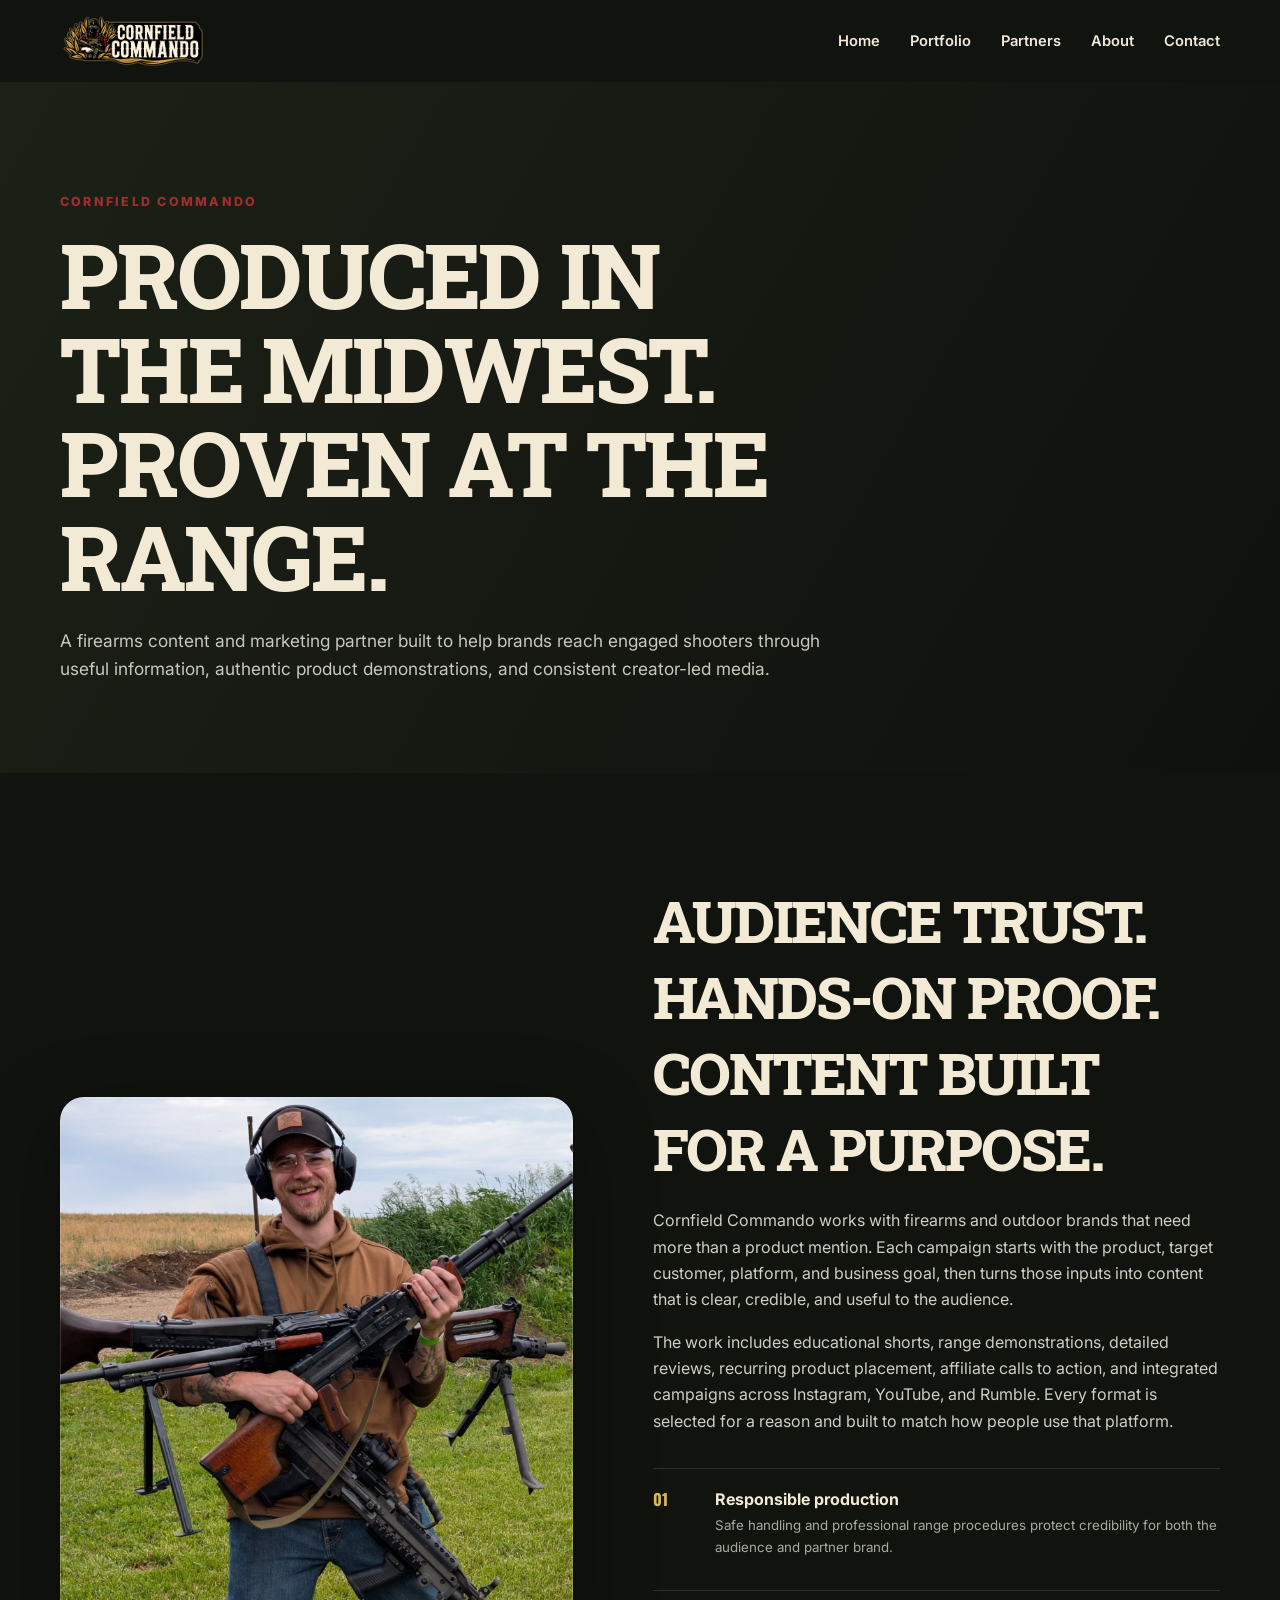
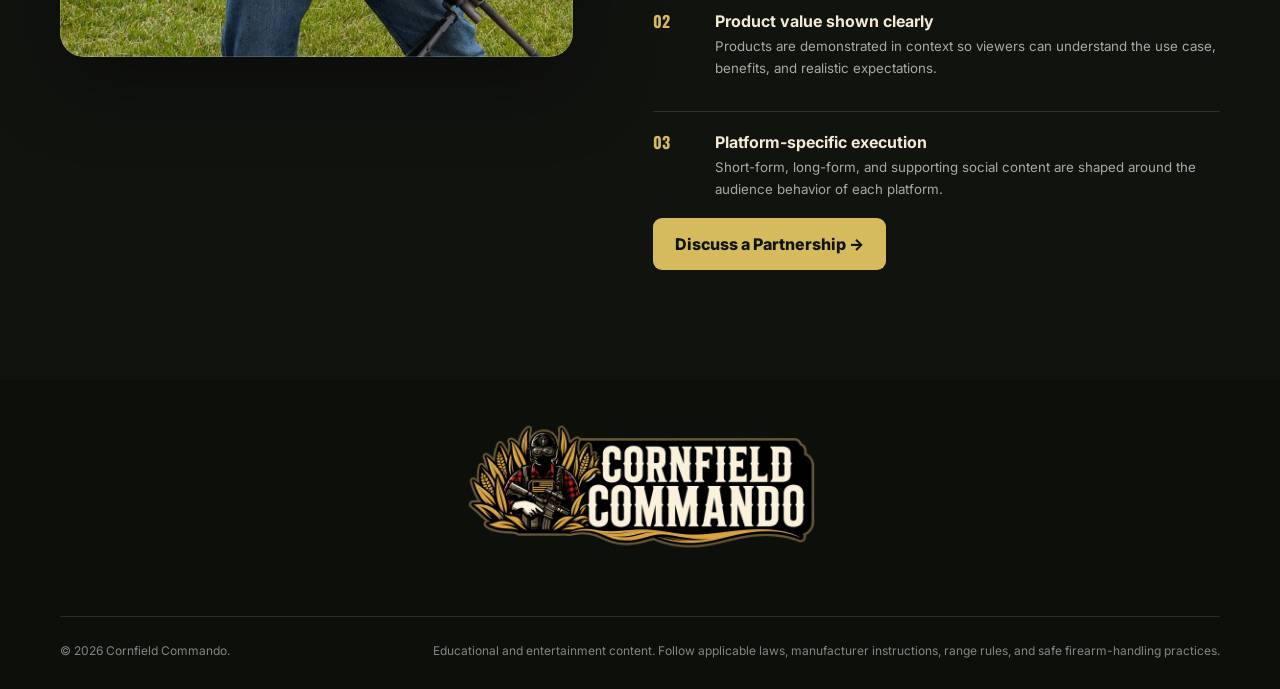
==== commit 3aa4f9fe: "Add files via upload update 2.1.1" ====
--- a/about.html
+++ b/about.html
@@ -1 +1 @@
-<!DOCTYPE html><html lang="en"><head><meta charset="UTF-8"><meta name="viewport" content="width=device-width,initial-scale=1"><title>About Cornfield Commando | Firearms Creator & Reviewer</title><meta name="description" content="Learn about Cornfield Commando, a Midwest firearms creator focused on safety, hands-on reviews, range testing, and straightforward content."><link rel="canonical" href="https://cornfieldcommando.com/about.html"><link rel="icon" href="/assets/favicon-32.png"><link rel="preconnect" href="https://fonts.googleapis.com"><link rel="preconnect" href="https://fonts.gstatic.com" crossorigin><link href="https://fonts.googleapis.com/css2?family=Oswald:wght@500;600;700&family=Roboto+Slab:wght@600;700;800&family=Inter:wght@400;500;600;700;800&display=swap" rel="stylesheet"><link rel="stylesheet" href="/styles.css"></head><body><header class="site-header scrolled"><nav class="nav wrap"><a class="brand" href="/"><img src="/assets/logo.png" alt="Cornfield Commando logo"><span>Cornfield Commando</span></a><button class="menu-toggle" aria-expanded="false" aria-controls="nav-links"><span></span><span></span><span></span><span class="sr-only">Toggle navigation</span></button><div class="nav-links" id="nav-links"><a href="/">Home</a><a href="/portfolio.html">Portfolio</a><a href="/partners.html">Partners</a><a href="/about.html">About</a><a href="/contact.html">Contact</a></div></nav></header><main class="inner-page"><section class="inner-hero"><div class="wrap"><p class="eyebrow">Cornfield Commando</p><h1>Produced in the Midwest. Proven at the range.</h1><p>Learn about Cornfield Commando, a Midwest firearms creator focused on safety, hands-on reviews, range testing, and straightforward content.</p></div></section><section class="section"><div class="wrap split"><div class="image-frame"><img src="/assets/creator-portrait.webp" alt="Cornfield Commando at an outdoor shooting range"></div><div class="section-copy"><h2>Practical information over hype.</h2><p>Cornfield Commando is a Midwest-based firearms media brand built around responsible ownership, direct communication, and hands-on testing. Content is made for viewers who want clear explanations, realistic product expectations, and honest opinions grounded in actual use.</p><p>The channel publishes educational shorts, range demonstrations, detailed reviews, and brand integrations across Instagram, YouTube, and Rumble.</p><div class="feature-list"><div><span>01</span><div><strong>Safety-first production</strong><small>Responsible handling and range procedures remain central to the content.</small></div></div><div><span>02</span><div><strong>Credible product evaluation</strong><small>Gear is shown in context, tested practically, and discussed without inflated claims.</small></div></div><div><span>03</span><div><strong>Consistent audience access</strong><small>Frequent publishing gives partner products repeated opportunities for visibility.</small></div></div></div><a class="button button-primary" href="/contact.html">Discuss a Partnership →</a></div></div></section></main><footer><div class="wrap footer-bottom"><p>© <span id="year"></span> Cornfield Commando.</p><p class="disclaimer">Educational and entertainment content. Follow applicable laws, manufacturer instructions, range rules, and safe firearm-handling practices.</p></div></footer><script src="/script.js"></script></body></html>+<!DOCTYPE html><html lang="en"><head><meta charset="UTF-8"><meta name="viewport" content="width=device-width,initial-scale=1"><title>About Cornfield Commando | Firearms Content and Marketing</title><meta name="description" content="Cornfield Commando helps firearms and outdoor brands reach engaged shooters through creator-led reviews, educational media, range testing, and consistent platform-specific content."><link rel="canonical" href="https://cornfieldcommando.com/about.html"><link rel="icon" href="/assets/favicon-32.png"><link rel="preconnect" href="https://fonts.googleapis.com"><link rel="preconnect" href="https://fonts.gstatic.com" crossorigin><link href="https://fonts.googleapis.com/css2?family=Oswald:wght@500;600;700&family=Roboto+Slab:wght@600;700;800&family=Inter:wght@400;500;600;700;800&display=swap" rel="stylesheet"><link rel="stylesheet" href="/styles.css"></head><body><header class="site-header scrolled"><nav class="nav wrap"><a class="brand brand-wide" href="/"><picture><source srcset="/assets/cornfield-commando-wide-logo.webp" type="image/webp"><img src="/assets/cornfield-commando-wide-logo.png" alt="Cornfield Commando"></picture><span class="sr-only">Cornfield Commando</span></a><button class="menu-toggle" aria-expanded="false" aria-controls="nav-links"><span></span><span></span><span></span><span class="sr-only">Toggle navigation</span></button><div class="nav-links" id="nav-links"><a href="/">Home</a><a href="/portfolio.html">Portfolio</a><a href="/partners.html">Partners</a><a href="/about.html">About</a><a href="/contact.html">Contact</a></div></nav></header><main class="inner-page"><section class="inner-hero"><div class="wrap"><p class="eyebrow red-accent">Cornfield Commando</p><h1 class="impact-heading">Produced In The Midwest.<br/>Proven At The Range.</h1><p>A firearms content and marketing partner built to help brands reach engaged shooters through useful information, authentic product demonstrations, and consistent creator-led media.</p></div></section><section class="section"><div class="wrap split"><div class="image-frame"><img src="/assets/creator-portrait.webp" alt="Cornfield Commando at an outdoor shooting range"></div><div class="section-copy"><h2 class="impact-heading">Audience Trust.<br/>Hands-On Proof.<br/>Content Built For A Purpose.</h2><p>Cornfield Commando works with firearms and outdoor brands that need more than a product mention. Each campaign starts with the product, target customer, platform, and business goal, then turns those inputs into content that is clear, credible, and useful to the audience.</p><p>The work includes educational shorts, range demonstrations, detailed reviews, recurring product placement, affiliate calls to action, and integrated campaigns across Instagram, YouTube, and Rumble. Every format is selected for a reason and built to match how people use that platform.</p><div class="feature-list"><div><span>01</span><div><strong>Responsible production</strong><small>Safe handling and professional range procedures protect credibility for both the audience and partner brand.</small></div></div><div><span>02</span><div><strong>Product value shown clearly</strong><small>Products are demonstrated in context so viewers can understand the use case, benefits, and realistic expectations.</small></div></div><div><span>03</span><div><strong>Platform-specific execution</strong><small>Short-form, long-form, and supporting social content are shaped around the audience behavior of each platform.</small></div></div></div><a class="button button-primary" href="/contact.html">Discuss a Partnership →</a></div></div></section></main><footer class="inner-page-footer"><div class="wrap inner-footer-logo"><a href="/" aria-label="Cornfield Commando home"><picture><source srcset="/assets/cornfield-commando-wide-logo.webp" type="image/webp"><img src="/assets/cornfield-commando-wide-logo.png" alt="Cornfield Commando"></picture></a></div><div class="wrap footer-bottom"><p>© <span id="year"></span> Cornfield Commando.</p><p class="disclaimer">Educational and entertainment content. Follow applicable laws, manufacturer instructions, range rules, and safe firearm-handling practices.</p></div></footer><script src="/script.js"></script></body></html>
--- a/styles.css
+++ b/styles.css
@@ -9,6 +9,7 @@
  --cream: #f2ead5;
  --muted: #b8b7ab;
  --brown: #75563d;
+ --logo-red: #9f2f2f;
  --line: rgba(255,255,255,.12);
  --shadow: 0 24px 80px rgba(0,0,0,.35);
 }
@@ -1258,3 +1259,223 @@
   flex: 1 1 135px;
  }
 }
+
+
+.hero h1,.hero-title{font-size:clamp(2.6rem,5vw,4.6rem)!important;line-height:1.05;}
+
+
+/* Compact landing hero so audience statistics are visible on arrival */
+@media (min-width: 901px) {
+ .hero {
+  min-height: auto;
+ }
+
+ .hero-content {
+  padding-top: 108px;
+  padding-bottom: 44px;
+ }
+
+ .hero-inline-logo {
+  width: clamp(92px, 10vw, 138px);
+  margin-bottom: 12px;
+ }
+
+ .hero-copy h1,
+ .hero h1,
+ .hero-title {
+  font-size: clamp(2.45rem, 4.55vw, 4.25rem) !important;
+  line-height: 1.02;
+  margin-bottom: 16px;
+ }
+
+ .kicker {
+  margin-bottom: 10px;
+ }
+
+ .hero-text {
+  max-width: 730px;
+  margin: 0 0 12px;
+  font-size: 1.02rem;
+  line-height: 1.55;
+ }
+
+ .hero-cta-copy {
+  margin: 0;
+  font-size: .94rem;
+ }
+
+ .hero-actions {
+  margin-top: 20px;
+ }
+}
+
+@media (min-width: 901px) and (max-height: 820px) {
+ .hero-content {
+  padding-top: 96px;
+  padding-bottom: 34px;
+ }
+
+ .hero-inline-logo {
+  width: 92px;
+  margin-bottom: 8px;
+ }
+
+ .hero-copy h1,
+ .hero h1,
+ .hero-title {
+  font-size: clamp(2.3rem, 4.25vw, 3.9rem) !important;
+ }
+
+ .hero-text {
+  font-size: .96rem;
+  line-height: 1.45;
+ }
+
+ .hero-actions {
+  margin-top: 16px;
+ }
+}
+
+
+/* Sponsor-focused brand treatment */
+.red-accent,
+.proof-logos > p.red-accent,
+.campaign-proof > span.red-accent {
+ color: var(--logo-red) !important;
+}
+
+.impact-heading {
+ font-family: "Roboto Slab", serif;
+ font-weight: 800;
+ line-height: 1.05;
+ letter-spacing: -.025em;
+ text-transform: uppercase;
+ text-wrap: balance;
+}
+
+.section-heading .impact-heading {
+ max-width: 820px;
+}
+
+.inner-hero .impact-heading {
+ max-width: 980px;
+}
+
+.about .impact-heading,
+.section-copy .impact-heading {
+ margin-bottom: 20px;
+}
+
+@media (max-width: 620px) {
+ .impact-heading {
+  line-height: 1.08;
+ }
+}
+
+
+/* Wide Cornfield Commando logo integration */
+.brand-wide {
+ display: flex;
+ align-items: center;
+ width: min(310px, 34vw);
+ min-width: 210px;
+}
+
+.brand-wide picture,
+.brand-wide img {
+ display: block;
+ width: 100%;
+}
+
+.brand-wide img {
+ height: 58px;
+ object-fit: contain;
+ object-position: left center;
+}
+
+.hero-logo-picture {
+ display: block;
+ width: min(620px, 72vw);
+ margin-bottom: 12px;
+}
+
+.hero-wide-logo {
+ width: 100% !important;
+ max-width: none !important;
+ height: auto;
+ margin: 0 !important;
+ object-fit: contain;
+ object-position: left center;
+}
+
+.footer-brand-wide {
+ align-items: flex-start;
+ flex-direction: column;
+}
+
+.footer-brand-wide picture {
+ display: block;
+ width: min(420px, 42vw);
+}
+
+.footer-brand-wide img {
+ width: 100% !important;
+ height: auto;
+ border-radius: 0;
+ object-fit: contain;
+}
+
+.inner-footer-logo {
+ display: flex;
+ justify-content: center;
+ padding-bottom: 24px;
+}
+
+.inner-footer-logo a {
+ display: block;
+ width: min(360px, 72vw);
+}
+
+.inner-footer-logo img {
+ display: block;
+ width: 100%;
+ height: auto;
+}
+
+.inner-page-footer {
+ padding-top: 34px;
+}
+
+@media (max-width: 900px) {
+ .brand-wide {
+  width: 225px;
+  min-width: 0;
+ }
+
+ .brand-wide img {
+  height: 48px;
+ }
+
+ .hero-logo-picture {
+  width: min(520px, 88vw);
+ }
+}
+
+@media (max-width: 620px) {
+ .brand-wide {
+  width: 178px;
+ }
+
+ .brand-wide img {
+  height: 42px;
+ }
+
+ .hero-logo-picture {
+  width: min(430px, 92vw);
+  margin-bottom: 8px;
+ }
+
+ .footer-brand-wide picture {
+  width: min(360px, 82vw);
+ }
+}
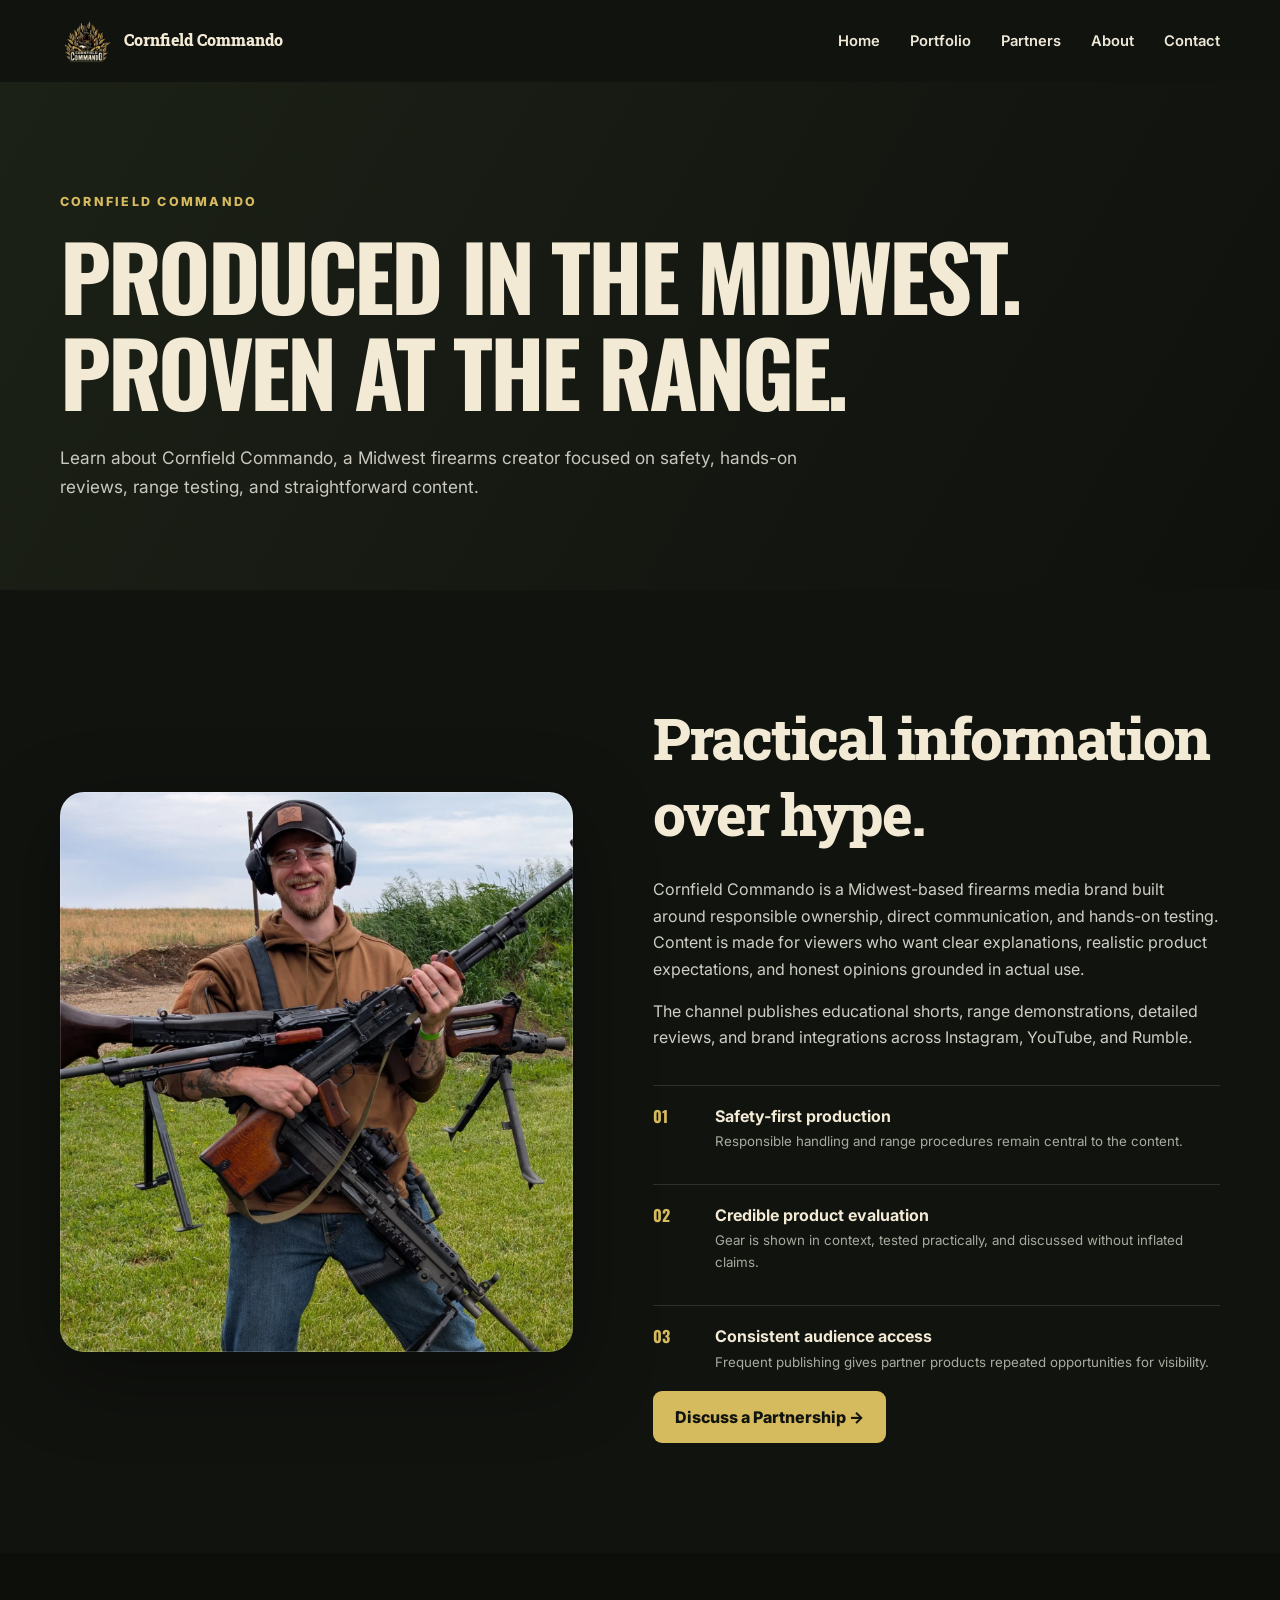
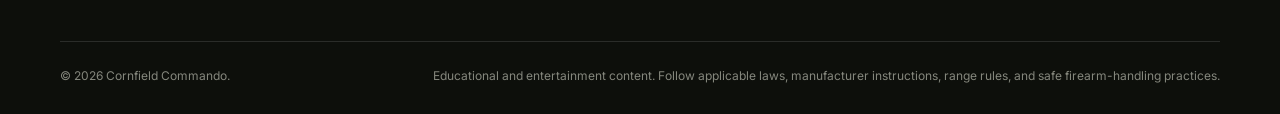
==== commit fd3937f7: "Add files via upload revert to 2.0.4" ====
--- a/about.html
+++ b/about.html
@@ -1 +1 @@
-<!DOCTYPE html><html lang="en"><head><meta charset="UTF-8"><meta name="viewport" content="width=device-width,initial-scale=1"><title>About Cornfield Commando | Firearms Content and Marketing</title><meta name="description" content="Cornfield Commando helps firearms and outdoor brands reach engaged shooters through creator-led reviews, educational media, range testing, and consistent platform-specific content."><link rel="canonical" href="https://cornfieldcommando.com/about.html"><link rel="icon" href="/assets/favicon-32.png"><link rel="preconnect" href="https://fonts.googleapis.com"><link rel="preconnect" href="https://fonts.gstatic.com" crossorigin><link href="https://fonts.googleapis.com/css2?family=Oswald:wght@500;600;700&family=Roboto+Slab:wght@600;700;800&family=Inter:wght@400;500;600;700;800&display=swap" rel="stylesheet"><link rel="stylesheet" href="/styles.css"></head><body><header class="site-header scrolled"><nav class="nav wrap"><a class="brand brand-wide" href="/"><picture><source srcset="/assets/cornfield-commando-wide-logo.webp" type="image/webp"><img src="/assets/cornfield-commando-wide-logo.png" alt="Cornfield Commando"></picture><span class="sr-only">Cornfield Commando</span></a><button class="menu-toggle" aria-expanded="false" aria-controls="nav-links"><span></span><span></span><span></span><span class="sr-only">Toggle navigation</span></button><div class="nav-links" id="nav-links"><a href="/">Home</a><a href="/portfolio.html">Portfolio</a><a href="/partners.html">Partners</a><a href="/about.html">About</a><a href="/contact.html">Contact</a></div></nav></header><main class="inner-page"><section class="inner-hero"><div class="wrap"><p class="eyebrow red-accent">Cornfield Commando</p><h1 class="impact-heading">Produced In The Midwest.<br/>Proven At The Range.</h1><p>A firearms content and marketing partner built to help brands reach engaged shooters through useful information, authentic product demonstrations, and consistent creator-led media.</p></div></section><section class="section"><div class="wrap split"><div class="image-frame"><img src="/assets/creator-portrait.webp" alt="Cornfield Commando at an outdoor shooting range"></div><div class="section-copy"><h2 class="impact-heading">Audience Trust.<br/>Hands-On Proof.<br/>Content Built For A Purpose.</h2><p>Cornfield Commando works with firearms and outdoor brands that need more than a product mention. Each campaign starts with the product, target customer, platform, and business goal, then turns those inputs into content that is clear, credible, and useful to the audience.</p><p>The work includes educational shorts, range demonstrations, detailed reviews, recurring product placement, affiliate calls to action, and integrated campaigns across Instagram, YouTube, and Rumble. Every format is selected for a reason and built to match how people use that platform.</p><div class="feature-list"><div><span>01</span><div><strong>Responsible production</strong><small>Safe handling and professional range procedures protect credibility for both the audience and partner brand.</small></div></div><div><span>02</span><div><strong>Product value shown clearly</strong><small>Products are demonstrated in context so viewers can understand the use case, benefits, and realistic expectations.</small></div></div><div><span>03</span><div><strong>Platform-specific execution</strong><small>Short-form, long-form, and supporting social content are shaped around the audience behavior of each platform.</small></div></div></div><a class="button button-primary" href="/contact.html">Discuss a Partnership →</a></div></div></section></main><footer class="inner-page-footer"><div class="wrap inner-footer-logo"><a href="/" aria-label="Cornfield Commando home"><picture><source srcset="/assets/cornfield-commando-wide-logo.webp" type="image/webp"><img src="/assets/cornfield-commando-wide-logo.png" alt="Cornfield Commando"></picture></a></div><div class="wrap footer-bottom"><p>© <span id="year"></span> Cornfield Commando.</p><p class="disclaimer">Educational and entertainment content. Follow applicable laws, manufacturer instructions, range rules, and safe firearm-handling practices.</p></div></footer><script src="/script.js"></script></body></html>+<!DOCTYPE html><html lang="en"><head><meta charset="UTF-8"><meta name="viewport" content="width=device-width,initial-scale=1"><title>About Cornfield Commando | Firearms Creator & Reviewer</title><meta name="description" content="Learn about Cornfield Commando, a Midwest firearms creator focused on safety, hands-on reviews, range testing, and straightforward content."><link rel="canonical" href="https://cornfieldcommando.com/about.html"><link rel="icon" href="/assets/favicon-32.png"><link rel="preconnect" href="https://fonts.googleapis.com"><link rel="preconnect" href="https://fonts.gstatic.com" crossorigin><link href="https://fonts.googleapis.com/css2?family=Oswald:wght@500;600;700&family=Roboto+Slab:wght@600;700;800&family=Inter:wght@400;500;600;700;800&display=swap" rel="stylesheet"><link rel="stylesheet" href="/styles.css"></head><body><header class="site-header scrolled"><nav class="nav wrap"><a class="brand" href="/"><img src="/assets/logo.png" alt="Cornfield Commando logo"><span>Cornfield Commando</span></a><button class="menu-toggle" aria-expanded="false" aria-controls="nav-links"><span></span><span></span><span></span><span class="sr-only">Toggle navigation</span></button><div class="nav-links" id="nav-links"><a href="/">Home</a><a href="/portfolio.html">Portfolio</a><a href="/partners.html">Partners</a><a href="/about.html">About</a><a href="/contact.html">Contact</a></div></nav></header><main class="inner-page"><section class="inner-hero"><div class="wrap"><p class="eyebrow">Cornfield Commando</p><h1>Produced in the Midwest. Proven at the range.</h1><p>Learn about Cornfield Commando, a Midwest firearms creator focused on safety, hands-on reviews, range testing, and straightforward content.</p></div></section><section class="section"><div class="wrap split"><div class="image-frame"><img src="/assets/creator-portrait.webp" alt="Cornfield Commando at an outdoor shooting range"></div><div class="section-copy"><h2>Practical information over hype.</h2><p>Cornfield Commando is a Midwest-based firearms media brand built around responsible ownership, direct communication, and hands-on testing. Content is made for viewers who want clear explanations, realistic product expectations, and honest opinions grounded in actual use.</p><p>The channel publishes educational shorts, range demonstrations, detailed reviews, and brand integrations across Instagram, YouTube, and Rumble.</p><div class="feature-list"><div><span>01</span><div><strong>Safety-first production</strong><small>Responsible handling and range procedures remain central to the content.</small></div></div><div><span>02</span><div><strong>Credible product evaluation</strong><small>Gear is shown in context, tested practically, and discussed without inflated claims.</small></div></div><div><span>03</span><div><strong>Consistent audience access</strong><small>Frequent publishing gives partner products repeated opportunities for visibility.</small></div></div></div><a class="button button-primary" href="/contact.html">Discuss a Partnership →</a></div></div></section></main><footer><div class="wrap footer-bottom"><p>© <span id="year"></span> Cornfield Commando.</p><p class="disclaimer">Educational and entertainment content. Follow applicable laws, manufacturer instructions, range rules, and safe firearm-handling practices.</p></div></footer><script src="/script.js"></script></body></html>
--- a/styles.css
+++ b/styles.css
@@ -9,7 +9,6 @@
  --cream: #f2ead5;
  --muted: #b8b7ab;
  --brown: #75563d;
- --logo-red: #9f2f2f;
  --line: rgba(255,255,255,.12);
  --shadow: 0 24px 80px rgba(0,0,0,.35);
 }
@@ -1262,220 +1261,3 @@
 
 
 .hero h1,.hero-title{font-size:clamp(2.6rem,5vw,4.6rem)!important;line-height:1.05;}
-
-
-/* Compact landing hero so audience statistics are visible on arrival */
-@media (min-width: 901px) {
- .hero {
-  min-height: auto;
- }
-
- .hero-content {
-  padding-top: 108px;
-  padding-bottom: 44px;
- }
-
- .hero-inline-logo {
-  width: clamp(92px, 10vw, 138px);
-  margin-bottom: 12px;
- }
-
- .hero-copy h1,
- .hero h1,
- .hero-title {
-  font-size: clamp(2.45rem, 4.55vw, 4.25rem) !important;
-  line-height: 1.02;
-  margin-bottom: 16px;
- }
-
- .kicker {
-  margin-bottom: 10px;
- }
-
- .hero-text {
-  max-width: 730px;
-  margin: 0 0 12px;
-  font-size: 1.02rem;
-  line-height: 1.55;
- }
-
- .hero-cta-copy {
-  margin: 0;
-  font-size: .94rem;
- }
-
- .hero-actions {
-  margin-top: 20px;
- }
-}
-
-@media (min-width: 901px) and (max-height: 820px) {
- .hero-content {
-  padding-top: 96px;
-  padding-bottom: 34px;
- }
-
- .hero-inline-logo {
-  width: 92px;
-  margin-bottom: 8px;
- }
-
- .hero-copy h1,
- .hero h1,
- .hero-title {
-  font-size: clamp(2.3rem, 4.25vw, 3.9rem) !important;
- }
-
- .hero-text {
-  font-size: .96rem;
-  line-height: 1.45;
- }
-
- .hero-actions {
-  margin-top: 16px;
- }
-}
-
-
-/* Sponsor-focused brand treatment */
-.red-accent,
-.proof-logos > p.red-accent,
-.campaign-proof > span.red-accent {
- color: var(--logo-red) !important;
-}
-
-.impact-heading {
- font-family: "Roboto Slab", serif;
- font-weight: 800;
- line-height: 1.05;
- letter-spacing: -.025em;
- text-transform: uppercase;
- text-wrap: balance;
-}
-
-.section-heading .impact-heading {
- max-width: 820px;
-}
-
-.inner-hero .impact-heading {
- max-width: 980px;
-}
-
-.about .impact-heading,
-.section-copy .impact-heading {
- margin-bottom: 20px;
-}
-
-@media (max-width: 620px) {
- .impact-heading {
-  line-height: 1.08;
- }
-}
-
-
-/* Wide Cornfield Commando logo integration */
-.brand-wide {
- display: flex;
- align-items: center;
- width: min(310px, 34vw);
- min-width: 210px;
-}
-
-.brand-wide picture,
-.brand-wide img {
- display: block;
- width: 100%;
-}
-
-.brand-wide img {
- height: 58px;
- object-fit: contain;
- object-position: left center;
-}
-
-.hero-logo-picture {
- display: block;
- width: min(620px, 72vw);
- margin-bottom: 12px;
-}
-
-.hero-wide-logo {
- width: 100% !important;
- max-width: none !important;
- height: auto;
- margin: 0 !important;
- object-fit: contain;
- object-position: left center;
-}
-
-.footer-brand-wide {
- align-items: flex-start;
- flex-direction: column;
-}
-
-.footer-brand-wide picture {
- display: block;
- width: min(420px, 42vw);
-}
-
-.footer-brand-wide img {
- width: 100% !important;
- height: auto;
- border-radius: 0;
- object-fit: contain;
-}
-
-.inner-footer-logo {
- display: flex;
- justify-content: center;
- padding-bottom: 24px;
-}
-
-.inner-footer-logo a {
- display: block;
- width: min(360px, 72vw);
-}
-
-.inner-footer-logo img {
- display: block;
- width: 100%;
- height: auto;
-}
-
-.inner-page-footer {
- padding-top: 34px;
-}
-
-@media (max-width: 900px) {
- .brand-wide {
-  width: 225px;
-  min-width: 0;
- }
-
- .brand-wide img {
-  height: 48px;
- }
-
- .hero-logo-picture {
-  width: min(520px, 88vw);
- }
-}
-
-@media (max-width: 620px) {
- .brand-wide {
-  width: 178px;
- }
-
- .brand-wide img {
-  height: 42px;
- }
-
- .hero-logo-picture {
-  width: min(430px, 92vw);
-  margin-bottom: 8px;
- }
-
- .footer-brand-wide picture {
-  width: min(360px, 82vw);
- }
-}
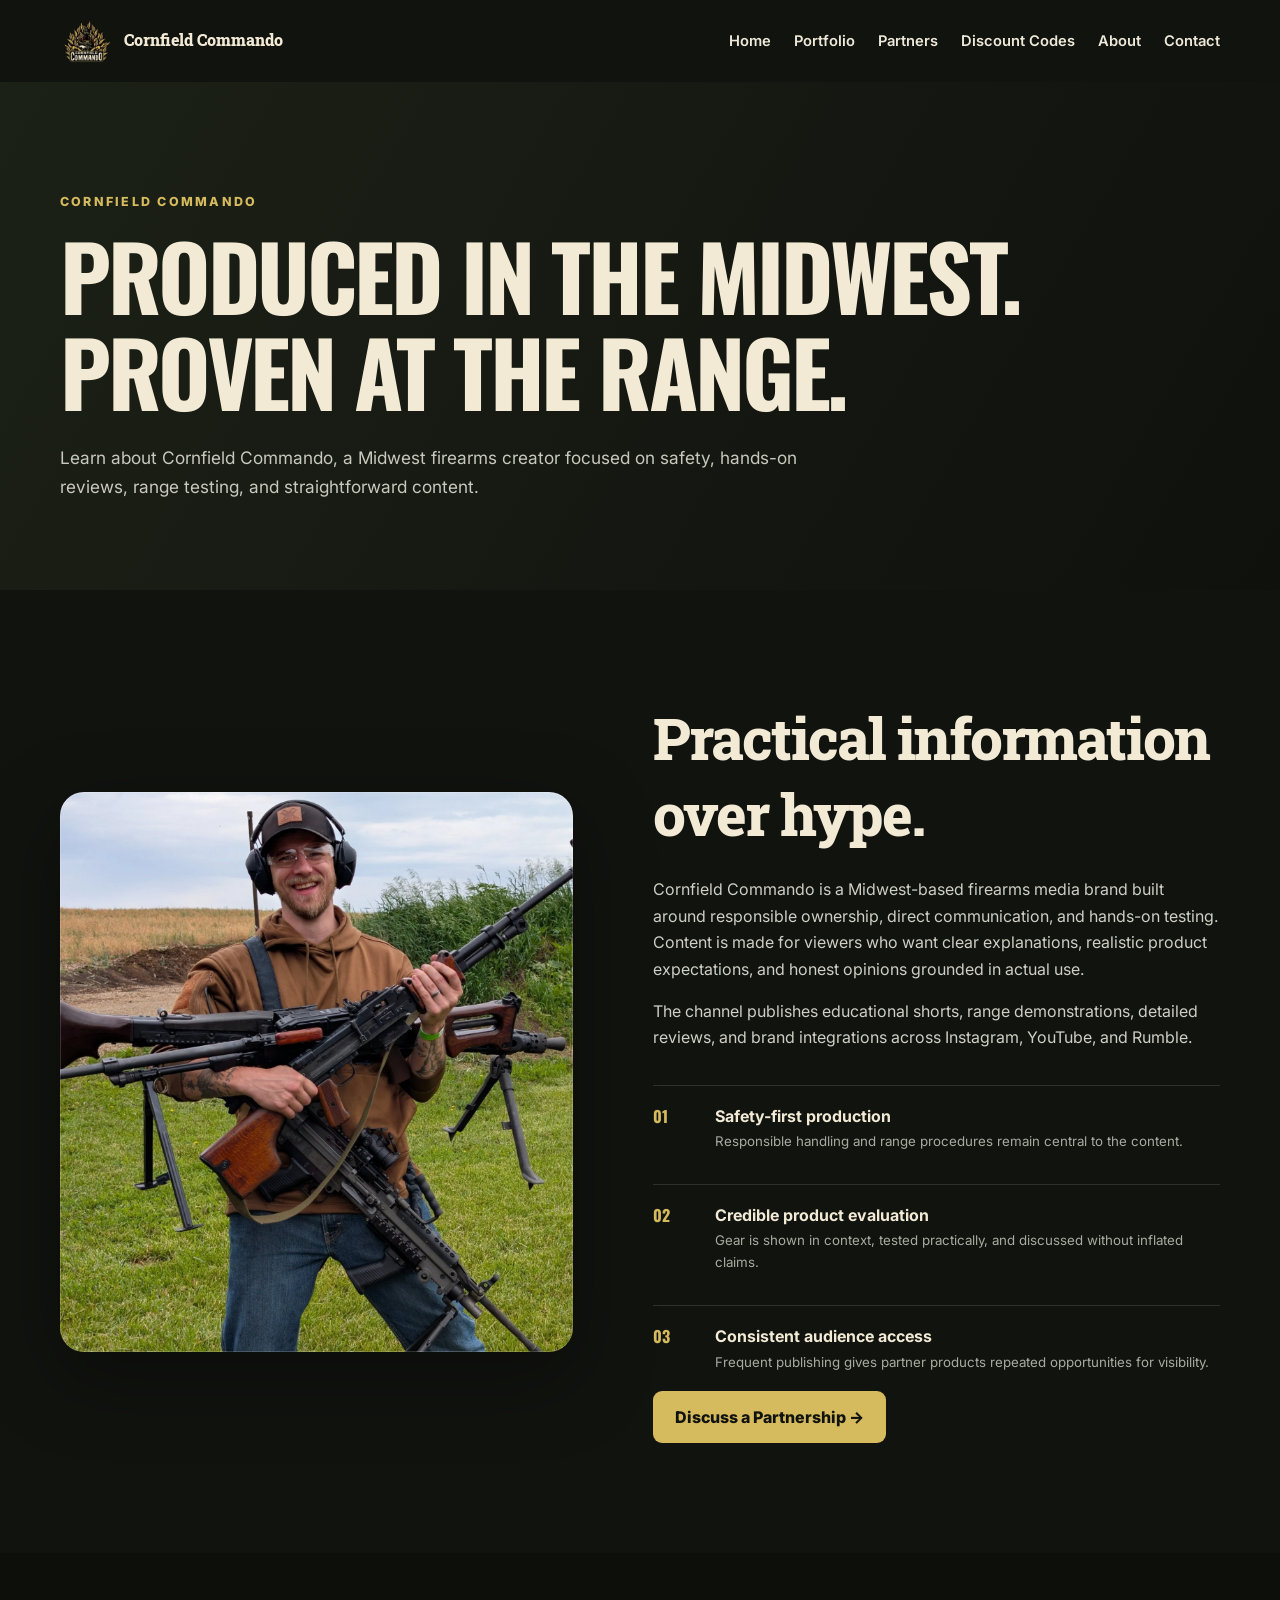
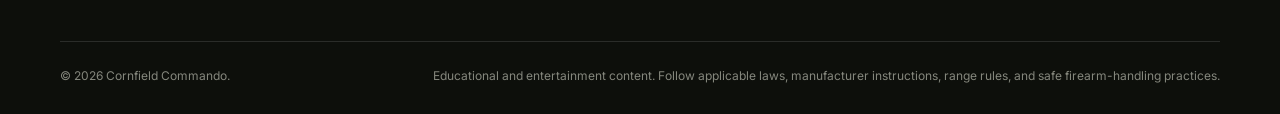
==== commit 324630c1: "2.2.2 updated stats, affiliate link page, new brands added." ====
--- a/about.html
+++ b/about.html
@@ -1 +1,2 @@
-<!DOCTYPE html><html lang="en"><head><meta charset="UTF-8"><meta name="viewport" content="width=device-width,initial-scale=1"><title>About Cornfield Commando | Firearms Creator & Reviewer</title><meta name="description" content="Learn about Cornfield Commando, a Midwest firearms creator focused on safety, hands-on reviews, range testing, and straightforward content."><link rel="canonical" href="https://cornfieldcommando.com/about.html"><link rel="icon" href="/assets/favicon-32.png"><link rel="preconnect" href="https://fonts.googleapis.com"><link rel="preconnect" href="https://fonts.gstatic.com" crossorigin><link href="https://fonts.googleapis.com/css2?family=Oswald:wght@500;600;700&family=Roboto+Slab:wght@600;700;800&family=Inter:wght@400;500;600;700;800&display=swap" rel="stylesheet"><link rel="stylesheet" href="/styles.css"></head><body><header class="site-header scrolled"><nav class="nav wrap"><a class="brand" href="/"><img src="/assets/logo.png" alt="Cornfield Commando logo"><span>Cornfield Commando</span></a><button class="menu-toggle" aria-expanded="false" aria-controls="nav-links"><span></span><span></span><span></span><span class="sr-only">Toggle navigation</span></button><div class="nav-links" id="nav-links"><a href="/">Home</a><a href="/portfolio.html">Portfolio</a><a href="/partners.html">Partners</a><a href="/about.html">About</a><a href="/contact.html">Contact</a></div></nav></header><main class="inner-page"><section class="inner-hero"><div class="wrap"><p class="eyebrow">Cornfield Commando</p><h1>Produced in the Midwest. Proven at the range.</h1><p>Learn about Cornfield Commando, a Midwest firearms creator focused on safety, hands-on reviews, range testing, and straightforward content.</p></div></section><section class="section"><div class="wrap split"><div class="image-frame"><img src="/assets/creator-portrait.webp" alt="Cornfield Commando at an outdoor shooting range"></div><div class="section-copy"><h2>Practical information over hype.</h2><p>Cornfield Commando is a Midwest-based firearms media brand built around responsible ownership, direct communication, and hands-on testing. Content is made for viewers who want clear explanations, realistic product expectations, and honest opinions grounded in actual use.</p><p>The channel publishes educational shorts, range demonstrations, detailed reviews, and brand integrations across Instagram, YouTube, and Rumble.</p><div class="feature-list"><div><span>01</span><div><strong>Safety-first production</strong><small>Responsible handling and range procedures remain central to the content.</small></div></div><div><span>02</span><div><strong>Credible product evaluation</strong><small>Gear is shown in context, tested practically, and discussed without inflated claims.</small></div></div><div><span>03</span><div><strong>Consistent audience access</strong><small>Frequent publishing gives partner products repeated opportunities for visibility.</small></div></div></div><a class="button button-primary" href="/contact.html">Discuss a Partnership →</a></div></div></section></main><footer><div class="wrap footer-bottom"><p>© <span id="year"></span> Cornfield Commando.</p><p class="disclaimer">Educational and entertainment content. Follow applicable laws, manufacturer instructions, range rules, and safe firearm-handling practices.</p></div></footer><script src="/script.js"></script></body></html>+<!DOCTYPE html>
+<html lang="en"><head><meta charset="utf-8"/><meta content="width=device-width,initial-scale=1" name="viewport"/><title>About Cornfield Commando | Firearms Creator &amp; Reviewer</title><meta content="Learn about Cornfield Commando, a Midwest firearms creator focused on safety, hands-on reviews, range testing, and straightforward content." name="description"/><link href="https://cornfieldcommando.com/about.html" rel="canonical"/><link href="/assets/favicon-32.png" rel="icon"/><link href="https://fonts.googleapis.com" rel="preconnect"/><link crossorigin="" href="https://fonts.gstatic.com" rel="preconnect"/><link href="https://fonts.googleapis.com/css2?family=Oswald:wght@500;600;700&amp;family=Roboto+Slab:wght@600;700;800&amp;family=Inter:wght@400;500;600;700;800&amp;display=swap" rel="stylesheet"/><link href="/styles.css" rel="stylesheet"/></head><body><header class="site-header scrolled"><nav class="nav wrap"><a class="brand" href="/"><img alt="Cornfield Commando logo" src="/assets/logo.png"/><span>Cornfield Commando</span></a><button aria-controls="nav-links" aria-expanded="false" class="menu-toggle"><span></span><span></span><span></span><span class="sr-only">Toggle navigation</span></button><div class="nav-links" id="nav-links"><a href="/">Home</a><a href="/portfolio.html">Portfolio</a><a href="/partners.html">Partners</a><a href="/affiliates">Discount Codes</a><a href="/about.html">About</a><a href="/contact.html">Contact</a></div></nav></header><main class="inner-page"><section class="inner-hero"><div class="wrap"><p class="eyebrow">Cornfield Commando</p><h1>Produced in the Midwest. Proven at the range.</h1><p>Learn about Cornfield Commando, a Midwest firearms creator focused on safety, hands-on reviews, range testing, and straightforward content.</p></div></section><section class="section"><div class="wrap split"><div class="image-frame"><img alt="Cornfield Commando at an outdoor shooting range" src="/assets/creator-portrait.webp"/></div><div class="section-copy"><h2>Practical information over hype.</h2><p>Cornfield Commando is a Midwest-based firearms media brand built around responsible ownership, direct communication, and hands-on testing. Content is made for viewers who want clear explanations, realistic product expectations, and honest opinions grounded in actual use.</p><p>The channel publishes educational shorts, range demonstrations, detailed reviews, and brand integrations across Instagram, YouTube, and Rumble.</p><div class="feature-list"><div><span>01</span><div><strong>Safety-first production</strong><small>Responsible handling and range procedures remain central to the content.</small></div></div><div><span>02</span><div><strong>Credible product evaluation</strong><small>Gear is shown in context, tested practically, and discussed without inflated claims.</small></div></div><div><span>03</span><div><strong>Consistent audience access</strong><small>Frequent publishing gives partner products repeated opportunities for visibility.</small></div></div></div><a class="button button-primary" href="/contact.html">Discuss a Partnership →</a></div></div></section></main><footer><div class="wrap footer-bottom"><p>© <span id="year"></span> Cornfield Commando.</p><p class="disclaimer">Educational and entertainment content. Follow applicable laws, manufacturer instructions, range rules, and safe firearm-handling practices.</p></div></footer><script src="/script.js"></script></body></html>
--- a/styles.css
+++ b/styles.css
@@ -1261,3 +1261,426 @@
 
 
 .hero h1,.hero-title{font-size:clamp(2.6rem,5vw,4.6rem)!important;line-height:1.05;}
+
+
+/* v2.0.7 compact desktop landing hero: keep metrics visible on initial load */
+@media (min-width: 901px) {
+  .hero {
+    min-height: auto !important;
+  }
+
+  .hero-content {
+    padding-top: 76px !important;
+    padding-bottom: 24px !important;
+    gap: 20px !important;
+  }
+
+  .hero-copy {
+    max-width: 760px;
+  }
+
+  .hero-inline-logo,
+  .hero-wide-logo {
+    max-height: 105px !important;
+    width: auto !important;
+    margin-bottom: 6px !important;
+  }
+
+  .hero-logo-picture {
+    width: min(500px, 44vw) !important;
+    margin-bottom: 6px !important;
+  }
+
+  .kicker {
+    margin-bottom: 7px !important;
+    font-size: .78rem !important;
+  }
+
+  .hero-copy h1,
+  .hero h1,
+  .hero-title {
+    font-size: clamp(2.15rem, 3.8vw, 3.65rem) !important;
+    line-height: .98 !important;
+    margin-bottom: 12px !important;
+  }
+
+  .hero-text {
+    max-width: 720px !important;
+    margin-bottom: 8px !important;
+    font-size: .93rem !important;
+    line-height: 1.42 !important;
+  }
+
+  .hero-cta-copy {
+    margin-bottom: 0 !important;
+    font-size: .86rem !important;
+    line-height: 1.35 !important;
+  }
+
+  .hero-actions {
+    margin-top: 13px !important;
+    gap: 10px !important;
+  }
+
+  .hero-actions .button {
+    min-height: 42px !important;
+    padding: 10px 15px !important;
+    font-size: .82rem !important;
+  }
+
+  .stats-strip,
+  .stats-bar,
+  .metric-strip {
+    position: relative;
+    z-index: 5;
+  }
+}
+
+/* Extra compression for common laptop-height viewports */
+@media (min-width: 901px) and (max-height: 850px) {
+  .hero-content {
+    padding-top: 64px !important;
+    padding-bottom: 18px !important;
+  }
+
+  .hero-logo-picture {
+    width: min(440px, 40vw) !important;
+  }
+
+  .hero-inline-logo,
+  .hero-wide-logo {
+    max-height: 88px !important;
+  }
+
+  .hero-copy h1,
+  .hero h1,
+  .hero-title {
+    font-size: clamp(2rem, 3.5vw, 3.3rem) !important;
+  }
+
+  .hero-text {
+    font-size: .88rem !important;
+  }
+
+  .hero-actions {
+    margin-top: 10px !important;
+  }
+}
+
+
+
+.form-status {
+ min-height: 1.4em;
+ margin: 8px 0 0;
+ font-size: .88rem;
+ color: var(--cream);
+}
+.contact-form button:disabled {
+ opacity: .65;
+ cursor: wait;
+}
+
+
+
+/* v2.2.0 partner and affiliate additions */
+.partner-card picture {
+  width: 100%;
+  height: 110px;
+  display: grid;
+  place-items: center;
+}
+
+.partner-card picture img,
+.partner-card > img {
+  width: 100%;
+  height: 110px;
+  object-fit: contain;
+  object-position: center;
+}
+
+.affiliate-hero {
+  padding-bottom: 42px;
+}
+
+.affiliate-disclosure {
+  max-width: 900px;
+  margin: 0 auto 30px;
+  padding: 18px 20px;
+  border: 1px solid rgba(214,186,94,.38);
+  border-radius: 14px;
+  background: rgba(214,186,94,.08);
+}
+
+.affiliate-disclosure strong {
+  display: block;
+  margin-bottom: 5px;
+  color: var(--corn);
+}
+
+.affiliate-disclosure p {
+  margin: 0;
+}
+
+.affiliate-grid {
+  display: grid;
+  grid-template-columns: repeat(2, minmax(0,1fr));
+  gap: 22px;
+}
+
+.affiliate-card {
+  border: 1px solid rgba(255,255,255,.14);
+  border-radius: 18px;
+  padding: clamp(22px, 3vw, 34px);
+  background: rgba(255,255,255,.035);
+}
+
+.affiliate-card-brand {
+  height: 120px;
+  display: grid;
+  place-items: center;
+  margin-bottom: 18px;
+}
+
+.affiliate-card-brand img {
+  max-width: 280px;
+  max-height: 110px;
+  object-fit: contain;
+}
+
+.affiliate-card h2 {
+  margin: 4px 0 8px;
+  font-size: clamp(2rem, 3vw, 3.2rem);
+}
+
+.affiliate-code-row {
+  display: flex;
+  align-items: center;
+  gap: 14px;
+  flex-wrap: wrap;
+  margin-top: 20px;
+}
+
+.affiliate-code-row code {
+  padding: 12px 15px;
+  border: 1px dashed var(--corn);
+  border-radius: 10px;
+  color: var(--corn);
+  font-size: 1rem;
+  font-weight: 800;
+  letter-spacing: .08em;
+}
+
+@media (max-width: 760px) {
+  .affiliate-grid {
+    grid-template-columns: 1fr;
+  }
+  .affiliate-card-brand {
+    height: 96px;
+  }
+}
+
+
+/* v2.2.1 partner cleanup */
+.nav-links {
+  display: flex;
+  align-items: center;
+  gap: clamp(12px, 1.8vw, 24px);
+  flex-wrap: nowrap;
+}
+.nav-links a { white-space: nowrap; }
+
+.proof-logo-grid {
+  display: grid !important;
+  grid-template-columns: repeat(4, minmax(0, 1fr)) !important;
+  gap: 12px !important;
+  width: 100%;
+}
+.proof-logo-item {
+  min-height: 86px;
+  display: grid;
+  place-items: center;
+  padding: 12px;
+  border-radius: 10px;
+  background: rgba(0,0,0,.35);
+  border: 1px solid rgba(255,255,255,.06);
+  transition: transform .2s ease, border-color .2s ease;
+}
+.proof-logo-item:hover {
+  transform: translateY(-2px);
+  border-color: var(--corn);
+}
+.proof-logo-item img {
+  width: 100%;
+  height: 58px;
+  object-fit: contain;
+  object-position: center;
+}
+
+.uniform-partner-grid {
+  display: grid !important;
+  grid-template-columns: repeat(3, minmax(0, 1fr)) !important;
+  gap: 18px !important;
+  align-items: stretch;
+}
+.uniform-partner-card {
+  display: flex !important;
+  flex-direction: column !important;
+  min-height: 300px;
+  padding: 0 !important;
+  overflow: hidden;
+  border: 1px solid rgba(214,186,94,.38) !important;
+  border-radius: 16px !important;
+  background: rgba(7,9,7,.55) !important;
+  text-decoration: none !important;
+}
+.uniform-partner-card .partner-logo-box {
+  width: 100%;
+  height: 205px;
+  padding: 26px;
+  display: grid;
+  place-items: center;
+  background: rgba(0,0,0,.58);
+}
+.uniform-partner-card .partner-logo-box img {
+  display: block;
+  width: 100%;
+  height: 145px;
+  object-fit: contain;
+  object-position: center;
+}
+.uniform-partner-card .partner-name {
+  min-height: 94px;
+  padding: 17px 18px 18px;
+  display: flex;
+  flex-direction: column;
+  justify-content: center;
+  gap: 7px;
+}
+.uniform-partner-card .partner-name strong {
+  color: var(--cream);
+  font-size: 1rem;
+}
+.uniform-partner-card .partner-name span {
+  color: var(--corn);
+  font-size: .76rem;
+  font-weight: 800;
+  letter-spacing: .04em;
+  text-transform: uppercase;
+}
+.uniform-partner-card:hover {
+  transform: translateY(-2px);
+  border-color: var(--corn) !important;
+}
+
+@media (max-width: 1050px) {
+  .nav-links { gap: 12px; }
+  .nav-links a { font-size: .88rem; }
+  .uniform-partner-grid {
+    grid-template-columns: repeat(2, minmax(0, 1fr)) !important;
+  }
+  .proof-logo-grid {
+    grid-template-columns: repeat(3, minmax(0, 1fr)) !important;
+  }
+}
+@media (max-width: 700px) {
+  .uniform-partner-grid {
+    grid-template-columns: 1fr !important;
+  }
+  .proof-logo-grid {
+    grid-template-columns: repeat(2, minmax(0, 1fr)) !important;
+  }
+  .uniform-partner-card .partner-logo-box {
+    height: 175px;
+  }
+  .uniform-partner-card .partner-logo-box img {
+    height: 120px;
+  }
+}
+
+
+
+/* v2.2.2 affiliate hero + previous partner proof refinement */
+.affiliate-title {
+  display: grid;
+  gap: 4px;
+  margin-bottom: 18px;
+  font-size: clamp(2.5rem, 5vw, 5.4rem) !important;
+  line-height: .96 !important;
+  letter-spacing: -.035em;
+}
+
+.affiliate-title span {
+  display: block;
+  white-space: nowrap;
+}
+
+.affiliate-hero {
+  padding-top: 110px !important;
+  padding-bottom: 34px !important;
+}
+
+.affiliate-hero p {
+  max-width: 760px;
+}
+
+.proof-logo-grid,
+.compact-logo-row.proof-logo-grid {
+  grid-template-columns: repeat(4, minmax(0, 1fr)) !important;
+  gap: 14px !important;
+  align-content: start;
+}
+
+.proof-logo-item {
+  min-height: 132px !important;
+  padding: 14px 12px 12px !important;
+  display: flex !important;
+  flex-direction: column;
+  align-items: center;
+  justify-content: center;
+  gap: 10px;
+}
+
+.proof-logo-item img {
+  width: 100% !important;
+  height: 64px !important;
+  object-fit: contain;
+  object-position: center;
+}
+
+.proof-partner-name {
+  display: block;
+  color: var(--cream);
+  font-size: .72rem;
+  font-weight: 800;
+  line-height: 1.15;
+  text-align: center;
+}
+
+.proof-logos {
+  min-height: 0 !important;
+}
+
+@media (max-width: 1100px) {
+  .affiliate-title {
+    font-size: clamp(2.25rem, 5.3vw, 4.6rem) !important;
+  }
+}
+
+@media (max-width: 760px) {
+  .affiliate-title {
+    font-size: clamp(2rem, 9vw, 3.5rem) !important;
+  }
+
+  .affiliate-title span {
+    white-space: normal;
+  }
+
+  .proof-logo-grid,
+  .compact-logo-row.proof-logo-grid {
+    grid-template-columns: repeat(2, minmax(0, 1fr)) !important;
+  }
+
+  .proof-logo-item {
+    min-height: 120px !important;
+  }
+}
